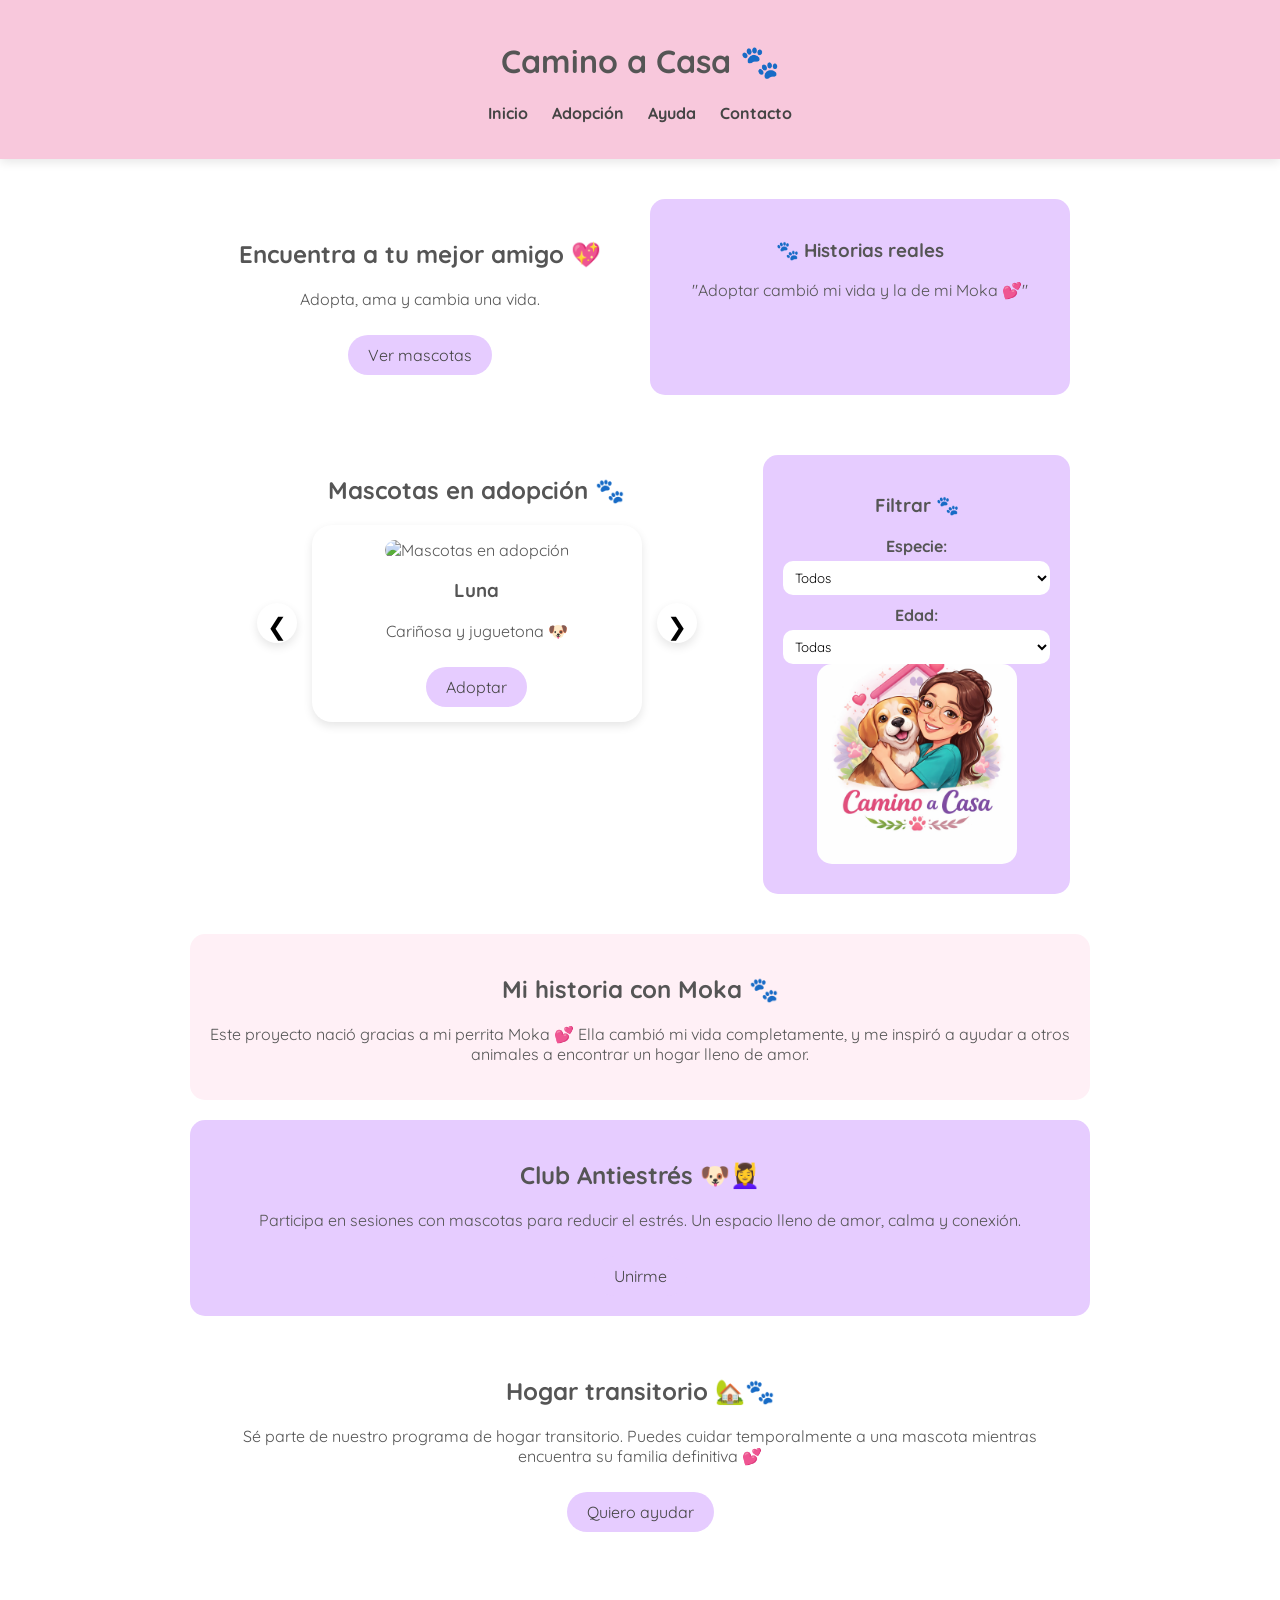
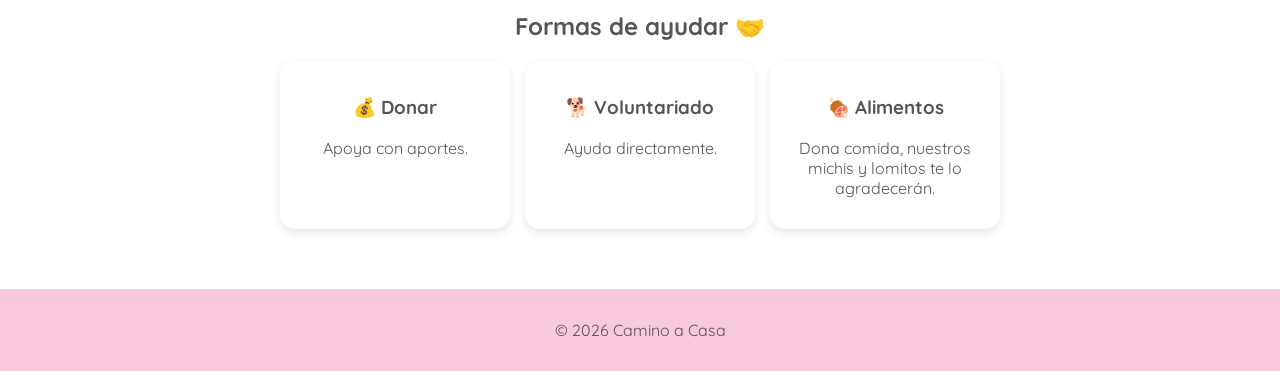
==== index.html @ 1b43ac3a "Ajuste final para rama" ====
<!-- Página desarrollada con apoyo de IA (ChatGPT) para estructura y estilos -->
<!DOCTYPE html>
<html lang="es">
<head>
<meta charset="UTF-8">
<title>Camino a Casa</title>

<link href="https://fonts.googleapis.com/css2?family=Quicksand&display=swap" rel="stylesheet">
<link rel="stylesheet" href="style.css">
<style>
:root {
  --rosado: #f8c8dc;
  --lila: #e6ccff;
  --blanco: #ffffff;
  --texto: #555;
}

/* FONDO CON PATITAS */
body {
  font-family: 'Quicksand', sans-serif;
  margin: 0;
  background: linear-gradient(#fff7fb, #ffeef7);
  background-image: url('https://www.transparenttextures.com/patterns/paw-print.png');
  color: var(--texto);
}

/* CENTRADO */
main {
  max-width: 900px;
  margin: auto;
  padding: 20px;
}

/* HEADER */
header {
  background: var(--rosado);
  padding: 20px;
  text-align: center;
  box-shadow: 0 3px 10px rgba(0,0,0,0.1);
}

/* MENÚ */
nav ul {
  list-style: none;
  padding: 0;
}

nav ul li {
  display: inline-block;
  position: relative;
  margin: 0 10px;
}

nav a {
  text-decoration: none;
  color: #444;
  font-weight: bold;
}

/* DESPLEGABLE */
nav ul li ul {
  display: none;
  position: absolute;
  background: var(--lila);
  padding: 10px;
  border-radius: 10px;
}

nav ul li:hover ul {
  display: block;
}

/* SECCIONES */
section {
  background: white;
  padding: 20px;
  border-radius: 15px;
  margin-bottom: 20px;
  transition: 0.2s;
}

section:hover {
  transform: translateY(-5px);
}

/* HERO */
.hero {
  display: flex;
  gap: 20px;
}

.hero-texto, .hero-extra {
  flex: 1;
  padding: 20px;
  border-radius: 15px;
}

.hero-extra {
  background: var(--lila);
}

/* BOTONES */
.btn {
  display: inline-block;
  margin-top: 10px;
  padding: 10px 20px;
  background: var(--lila);
  border-radius: 20px;
  text-decoration: none;
  color: #444;
  transition: 0.3s;
}

.btn:hover {
  background: var(--rosado);
  transform: scale(1.05);
}

/* ADOPCIÓN */
.adopcion {
  display: flex;
  gap: 20px;
}

.adopcion-galeria {
  flex: 2;
}

.filtros {
  flex: 1;
  background: var(--lila);
  padding: 20px;
  border-radius: 15px;
}

/* GALERÍA */
.galeria {
  display: flex;
  align-items: center;
  justify-content: center;
  gap: 15px;
}

.card-mascota {
  width: 300px;
  padding: 15px;
  border-radius: 20px;
  background: white;
  box-shadow: 0 4px 10px rgba(0,0,0,0.1);
}

.card-mascota img {
  width: 100%;
  height: 200px;
  object-fit: cover;
  border-radius: 15px;
}

button {
  background: var(--lila);
  border: none;
  padding: 10px;
  border-radius: 50%;
  cursor: pointer;
}

/* HISTORIA */
.historia {
  background: #fff0f6;
  text-align: center;
}

/* CLUB */
.club {
  background: var(--lila);
  text-align: center;
}

/* CARDS */
.cards {
  display: flex;
  gap: 15px;
  justify-content: center;
  flex-wrap: wrap;
}

.cards article {
  width: 200px;
  padding: 15px;
  border-radius: 15px;
  background: white;
}

/* FOOTER */
footer {
  background: var(--rosado);
  text-align: center;
  padding: 15px;
}
</style>
</head>

<body>

<header>
<h1>Camino a Casa 🐾</h1>
<nav>
  <ul>
    <li><a href="#">Inicio</a></li>
    <li>
      <a href="#">Adopción</a>
      <ul>
        <li><a href="#">Perros</a></li>
        <li><a href="#">Gatos</a></li>
      </ul>
    </li>
    <li><a href="#">Ayuda</a></li>
    <li><a href="#">Contacto</a></li>
  </ul>
</nav>
</header>

<main>

<!-- HERO -->
<section class="hero">
  <div class="hero-texto">
    <h2>Encuentra a tu mejor amigo 💖</h2>
    <p>Adopta, ama y cambia una vida.</p>
    <a href="#" class="btn">Ver mascotas</a>
  </div>

  <div class="hero-extra">
    <h3>🐾 Historias reales</h3>
    <p>"Adoptar cambió mi vida y la de mi Moka 💕"</p>
  </div>
</section>

<!-- ADOPCIÓN -->
<section class="adopcion">

  <div class="adopcion-galeria">
    <h2>Mascotas en adopción 🐾</h2>

    <div class="galeria">
      <button onclick="anterior()" class="flecha">❮</button>

      <div class="card-mascota">
        <img id="imagen" alt="Mascotas en adopción">
        <h3 id="nombre"></h3>
        <p id="descripcion"></p>
        <a href="#" class="btn">Adoptar</a>
      </div>

      <button onclick="siguiente()" class="flecha">❯</button>
    </div>
  </div>

  <div class="filtros">
  <h3>Filtrar 🐾</h3>

  <label>Especie:</label>
  <select>
    <option>Todos</option>
    <option>Perros</option>
    <option>Gatos</option>
  </select>

  <label>Edad:</label>
  <select>
    <option>Todas</option>
    <option>Cachorros</option>
    <option>Adultos</option>
    <option>Senior</option>
  </select>
  <img src="img/logo.png" class="logo-filtro" alt="Logo Camino a Casa"   style="width:200px;">
</div>

</section>

<!-- HISTORIA -->
<section class="historia">
  <h2>Mi historia con Moka 🐾</h2>
  <p>
    Este proyecto nació gracias a mi perrita Moka 💕  
    Ella cambió mi vida completamente, y me inspiró a ayudar a otros animales  
    a encontrar un hogar lleno de amor.
  </p>
</section>

<!-- CLUB -->
<section class="club">
  <h2>Club Antiestrés 🐶💆‍♀️</h2>
  <p>
    Participa en sesiones con mascotas para reducir el estrés.  
    Un espacio lleno de amor, calma y conexión.
  </p>
  <a href="#" class="btn">Unirme</a>
</section>
<section>
  <h2>Hogar transitorio 🏡🐾</h2>
  <p>
    Sé parte de nuestro programa de hogar transitorio. 
    Puedes cuidar temporalmente a una mascota mientras encuentra su familia definitiva 💕
  </p>
  <a href="#" class="btn">Quiero ayudar</a>
</section>
<!-- AYUDA -->
<section>
<h2>Formas de ayudar 🤝</h2>

<div class="cards">
  <article class="card-ayuda">
  <a href="#" class="card-link">
    <h3>💰 Donar</h3>
    <p>Apoya con aportes.</p>
  </a>
</article>

  <article class="card-ayuda">
  <a href="#" class="card-link">
    <h3>🐕 Voluntariado</h3>
    <p>Ayuda directamente.</p>
  </a>
</article>

  <article class="card-ayuda">
  <a href="#" class="card-link">
    <h3>🍖 Alimentos</h3>
    <p>Dona comida, nuestros michis y lomitos te lo agradecerán.</p>
  </a>
</article>
</div>
</section>

</main>

<footer>
<p>© 2026 Camino a Casa</p>
</footer>

<script>
const mascotas = [
  {
    img: "https://images.unsplash.com/photo-1518791841217-8f162f1e1131?w=400",
    nombre: "Luna",
    desc: "Cariñosa y juguetona 🐶"
  },
  {
    img: "https://images.unsplash.com/photo-1548199973-03cce0bbc87b?w=400",
    nombre: "Max y Pat",
    desc: "Les encanta pasear 🐕"
  },
  {
    img: "https://images.unsplash.com/photo-1517849845537-4d257902454a?w=400",
    nombre: "Milo",
    desc: "Tranquilo y regalón 🐱"
  }
];

let index = 0;

function mostrarMascota() {
  document.getElementById("imagen").src = mascotas[index].img;
  document.getElementById("nombre").textContent = mascotas[index].nombre;
  document.getElementById("descripcion").textContent = mascotas[index].desc;
}

function siguiente() {
  index = (index + 1) % mascotas.length;
  mostrarMascota();
}

function anterior() {
  index = (index - 1 + mascotas.length) % mascotas.length;
  mostrarMascota();
}

mostrarMascota();
</script>

</body>
</html>

<!-- Ajuste final -->
---- style.css ----
:root {
  --rosado: #f8c8dc;
  --lila: #e6ccff;
  --blanco: #ffffff;
  --texto: #555;
}

body {
  font-family: 'Quicksand', sans-serif;
  margin: 0;
  background: #fff7fb;
  color: var(--texto);
}

/* HEADER */
header {
  background: var(--rosado);
  padding: 20px;
  text-align: center;
}

/* MENÚ */
nav ul {
  list-style: none;
  padding: 0;
}

nav ul li {
  display: inline-block;
  position: relative;
  margin: 0 10px;
}

nav a {
  text-decoration: none;
  color: #444;
  font-weight: bold;
}

/* MENÚ DESPLEGABLE */
nav ul li ul {
  display: none;
  position: absolute;
  background: var(--lila);
  padding: 10px;
  border-radius: 10px;
}

nav ul li:hover ul {
  display: block;
}

nav ul li ul li {
  display: block;
}

/* SECCIONES */
main {
  padding: 20px;
}

section {
  background: white;
  padding: 20px;
  border-radius: 15px;
  margin-bottom: 20px;
  text-align: center;
}

/* GALERÍA */
.galeria {
  display: flex;
  justify-content: center;
  align-items: center;
  gap: 15px;
}

/* TARJETA */
.card-mascota {
  width: 320px;
  background: white;
  padding: 15px;
  border-radius: 20px;
  box-shadow: 0 4px 10px rgba(0,0,0,0.1);
}

.card-mascota img {
  width: 100%;
  height: 200px;
  object-fit: cover;
  border-radius: 15px;
}

/* BOTONES */
button {
  background: var(--lila);
  border: none;
  padding: 10px;
  border-radius: 50%;
  cursor: pointer;
}

button:hover {
  background: var(--rosado);
}

.btn {
  display: inline-block;
  margin-top: 10px;
  padding: 10px 20px;
  background: var(--lila);
  color: #444;
  text-decoration: none;
  border-radius: 20px;
}

.btn:hover {
  background: var(--rosado);
}

/* CARDS */
.cards {
  display: flex;
  gap: 15px;
  justify-content: center;
  flex-wrap: wrap;
}

.cards article {
  width: 200px;
  background: var(--blanco);
  padding: 15px;
  border-radius: 15px;
  box-shadow: 0 4px 10px rgba(0,0,0,0.1);
}

/* FOOTER */
footer {
  background: var(--rosado);
  text-align: center;
  padding: 15px;
}
.filtros label {
  display: block;
  margin-top: 10px;
  font-weight: bold;
}

.filtros select {
  width: 100%;
  padding: 8px;
  margin-top: 5px;
  border-radius: 10px;
  border: none;
  background: white;
  font-family: 'Quicksand';
}

.card-link {
  text-decoration: none;
  color: inherit;
  display: block;
}

.card-ayuda {
  transition: 0.3s;
  cursor: pointer;
}

.card-ayuda:hover {
  transform: scale(1.05);
  box-shadow: 0 6px 15px rgba(0,0,0,0.15);
}

.logo-filtro {
  width: 100%;
  max-width: 300px;
  height: 200px;
  object-fit: cover;
  border-radius: 15px;
  display: block;
  margin: 0 auto 10px;
}

.flecha {
  background: white;
  border: none;
  font-size: 24px;
  width: 40px;
  height: 40px;
  border-radius: 50%;
  box-shadow: 0 4px 10px rgba(0,0,0,0.1);
  cursor: pointer;
  transition: 0.2s;
}

.flecha:hover {
  background: var(--rosado);
  transform: scale(1.1);
}
button, .btn {
  cursor: pointer;
}
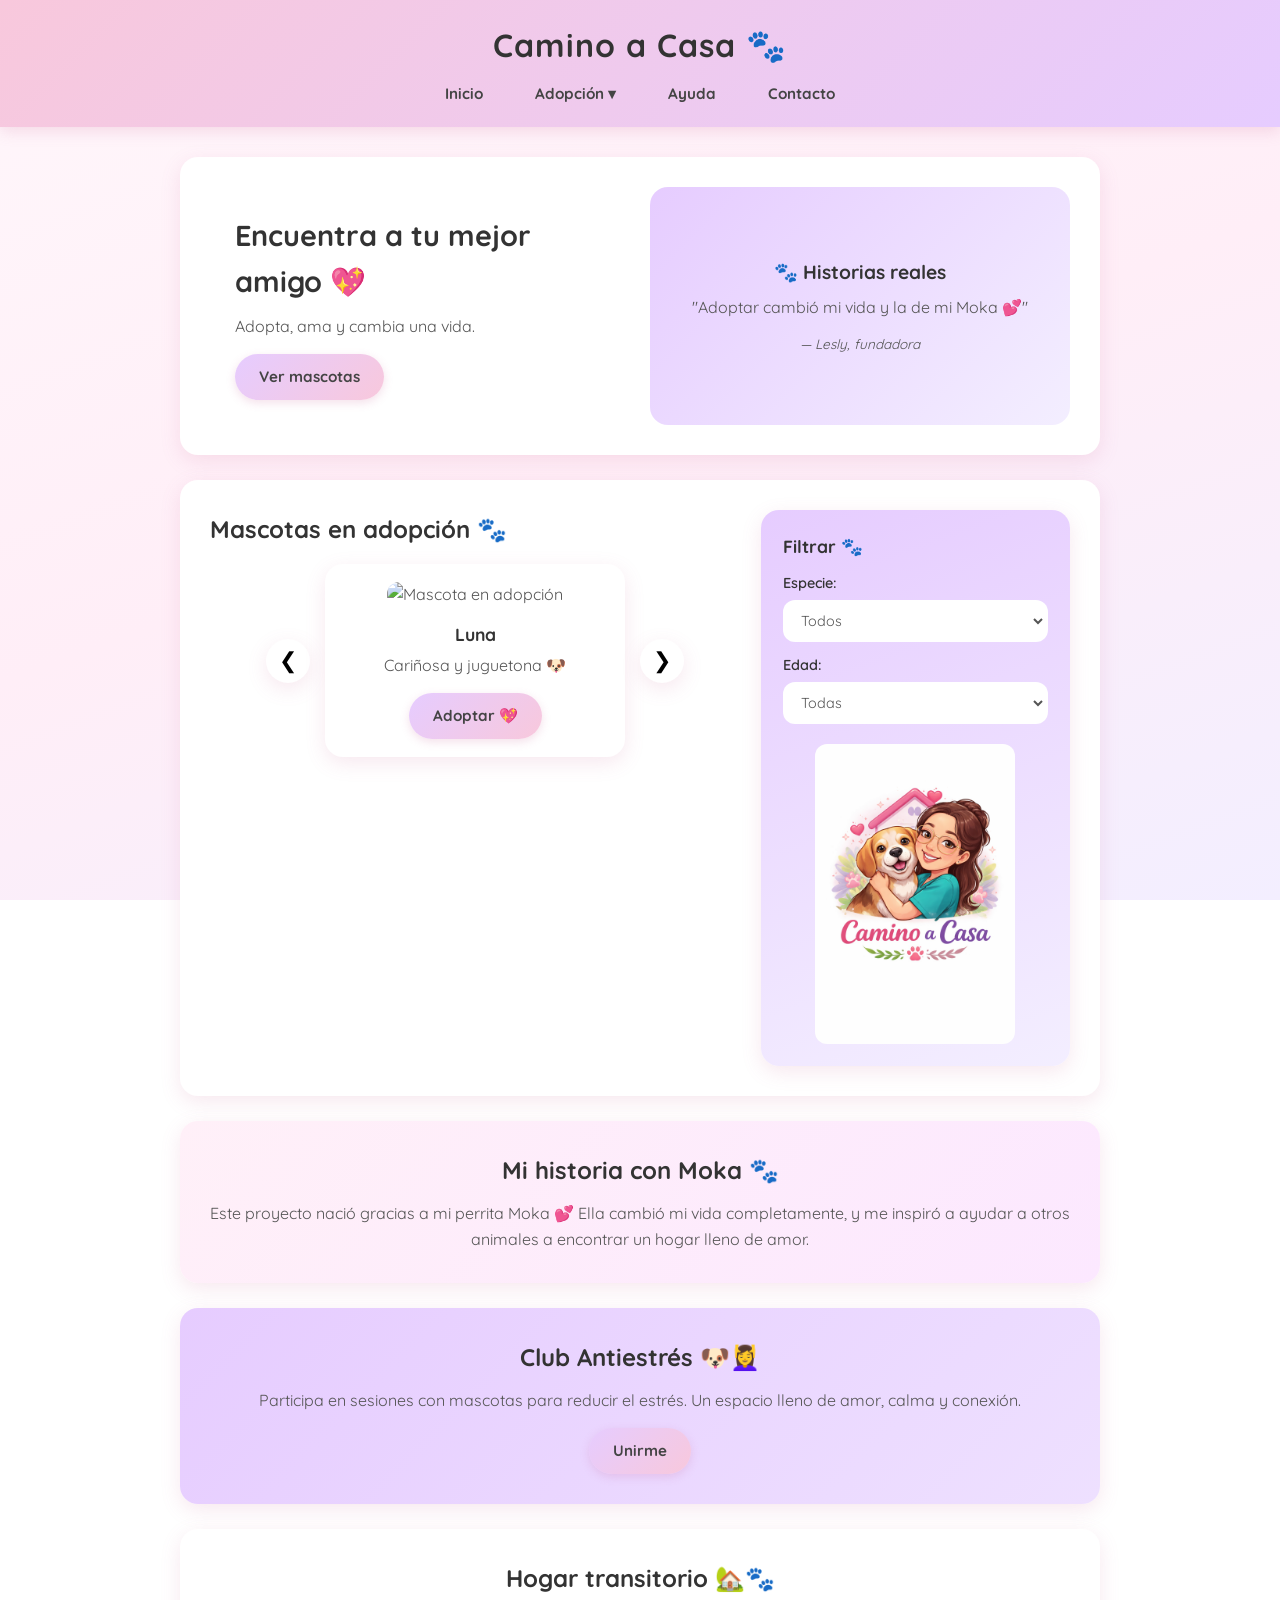
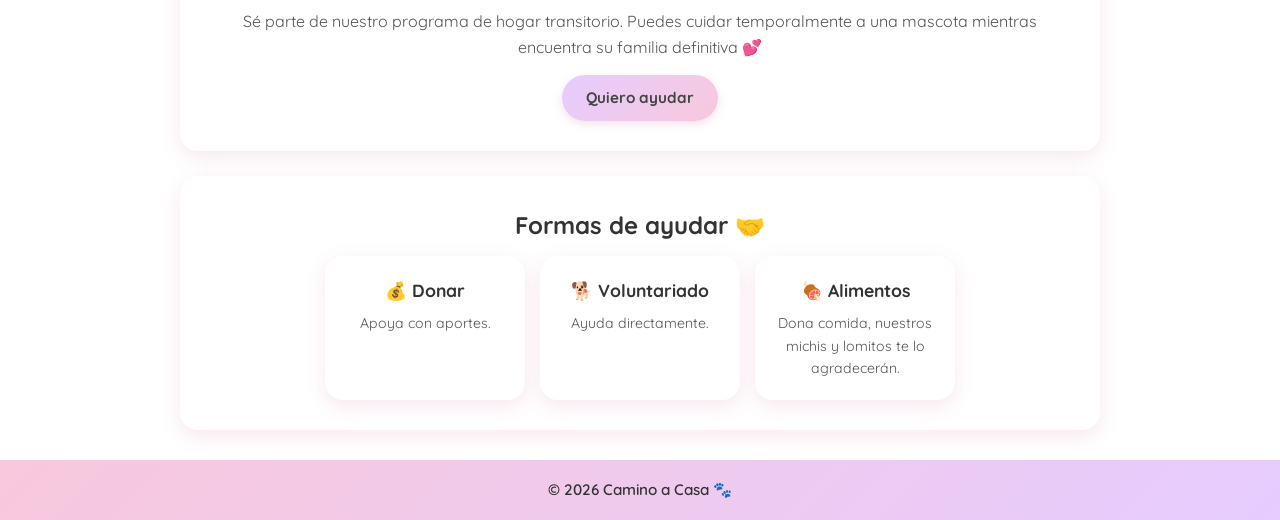
==== commit 05f4a391: "mejora visual y limpieza de estilos" ====
--- a/index.html
+++ b/index.html
@@ -1,342 +1,142 @@
-<!-- Página desarrollada con apoyo de IA (ChatGPT) para estructura y estilos -->
+<!-- Página desarrollada con apoyo de IA (ChatGPT y Claude) para estructura y estilos -->
 <!DOCTYPE html>
 <html lang="es">
 <head>
-<meta charset="UTF-8">
-<title>Camino a Casa</title>
-
-<link href="https://fonts.googleapis.com/css2?family=Quicksand&display=swap" rel="stylesheet">
-<link rel="stylesheet" href="style.css">
-<style>
-:root {
-  --rosado: #f8c8dc;
-  --lila: #e6ccff;
-  --blanco: #ffffff;
-  --texto: #555;
-}
-
-/* FONDO CON PATITAS */
-body {
-  font-family: 'Quicksand', sans-serif;
-  margin: 0;
-  background: linear-gradient(#fff7fb, #ffeef7);
-  background-image: url('https://www.transparenttextures.com/patterns/paw-print.png');
-  color: var(--texto);
-}
-
-/* CENTRADO */
-main {
-  max-width: 900px;
-  margin: auto;
-  padding: 20px;
-}
-
-/* HEADER */
-header {
-  background: var(--rosado);
-  padding: 20px;
-  text-align: center;
-  box-shadow: 0 3px 10px rgba(0,0,0,0.1);
-}
-
-/* MENÚ */
-nav ul {
-  list-style: none;
-  padding: 0;
-}
-
-nav ul li {
-  display: inline-block;
-  position: relative;
-  margin: 0 10px;
-}
-
-nav a {
-  text-decoration: none;
-  color: #444;
-  font-weight: bold;
-}
-
-/* DESPLEGABLE */
-nav ul li ul {
-  display: none;
-  position: absolute;
-  background: var(--lila);
-  padding: 10px;
-  border-radius: 10px;
-}
-
-nav ul li:hover ul {
-  display: block;
-}
-
-/* SECCIONES */
-section {
-  background: white;
-  padding: 20px;
-  border-radius: 15px;
-  margin-bottom: 20px;
-  transition: 0.2s;
-}
-
-section:hover {
-  transform: translateY(-5px);
-}
-
-/* HERO */
-.hero {
-  display: flex;
-  gap: 20px;
-}
-
-.hero-texto, .hero-extra {
-  flex: 1;
-  padding: 20px;
-  border-radius: 15px;
-}
-
-.hero-extra {
-  background: var(--lila);
-}
-
-/* BOTONES */
-.btn {
-  display: inline-block;
-  margin-top: 10px;
-  padding: 10px 20px;
-  background: var(--lila);
-  border-radius: 20px;
-  text-decoration: none;
-  color: #444;
-  transition: 0.3s;
-}
-
-.btn:hover {
-  background: var(--rosado);
-  transform: scale(1.05);
-}
-
-/* ADOPCIÓN */
-.adopcion {
-  display: flex;
-  gap: 20px;
-}
-
-.adopcion-galeria {
-  flex: 2;
-}
-
-.filtros {
-  flex: 1;
-  background: var(--lila);
-  padding: 20px;
-  border-radius: 15px;
-}
-
-/* GALERÍA */
-.galeria {
-  display: flex;
-  align-items: center;
-  justify-content: center;
-  gap: 15px;
-}
-
-.card-mascota {
-  width: 300px;
-  padding: 15px;
-  border-radius: 20px;
-  background: white;
-  box-shadow: 0 4px 10px rgba(0,0,0,0.1);
-}
-
-.card-mascota img {
-  width: 100%;
-  height: 200px;
-  object-fit: cover;
-  border-radius: 15px;
-}
-
-button {
-  background: var(--lila);
-  border: none;
-  padding: 10px;
-  border-radius: 50%;
-  cursor: pointer;
-}
-
-/* HISTORIA */
-.historia {
-  background: #fff0f6;
-  text-align: center;
-}
-
-/* CLUB */
-.club {
-  background: var(--lila);
-  text-align: center;
-}
-
-/* CARDS */
-.cards {
-  display: flex;
-  gap: 15px;
-  justify-content: center;
-  flex-wrap: wrap;
-}
-
-.cards article {
-  width: 200px;
-  padding: 15px;
-  border-radius: 15px;
-  background: white;
-}
-
-/* FOOTER */
-footer {
-  background: var(--rosado);
-  text-align: center;
-  padding: 15px;
-}
-</style>
+  <meta charset="UTF-8">
+  <meta name="viewport" content="width=device-width, initial-scale=1.0">
+  <title>Camino a Casa</title>
+  <link href="https://fonts.googleapis.com/css2?family=Quicksand:wght@400;600;700&display=swap" rel="stylesheet">
+  <link rel="stylesheet" href="style.css">
 </head>
 
 <body>
 
 <header>
-<h1>Camino a Casa 🐾</h1>
-<nav>
-  <ul>
-    <li><a href="#">Inicio</a></li>
-    <li>
-      <a href="#">Adopción</a>
-      <ul>
-        <li><a href="#">Perros</a></li>
-        <li><a href="#">Gatos</a></li>
-      </ul>
-    </li>
-    <li><a href="#">Ayuda</a></li>
-    <li><a href="#">Contacto</a></li>
-  </ul>
-</nav>
+  <h1>Camino a Casa 🐾</h1>
+  <nav>
+    <ul>
+      <li><a href="#">Inicio</a></li>
+      <li>
+        <a href="#">Adopción ▾</a>
+        <ul>
+          <li><a href="#">🐕 Perros</a></li>
+          <li><a href="#">🐱 Gatos</a></li>
+        </ul>
+      </li>
+      <li><a href="#">Ayuda</a></li>
+      <li><a href="#">Contacto</a></li>
+    </ul>
+  </nav>
 </header>
 
 <main>
 
-<!-- HERO -->
-<section class="hero">
-  <div class="hero-texto">
-    <h2>Encuentra a tu mejor amigo 💖</h2>
-    <p>Adopta, ama y cambia una vida.</p>
-    <a href="#" class="btn">Ver mascotas</a>
-  </div>
+  <!-- HERO -->
+  <section class="hero">
+    <div class="hero-texto">
+      <h2>Encuentra a tu mejor amigo 💖</h2>
+      <p>Adopta, ama y cambia una vida.</p>
+      <a href="#adopcion" class="btn">Ver mascotas</a>
+    </div>
+    <div class="hero-extra">
+      <h3>🐾 Historias reales</h3>
+      <p>"Adoptar cambió mi vida y la de mi Moka 💕"</p>
+      <p class="firma">— Lesly, fundadora</p>
+    </div>
+  </section>
 
-  <div class="hero-extra">
-    <h3>🐾 Historias reales</h3>
-    <p>"Adoptar cambió mi vida y la de mi Moka 💕"</p>
-  </div>
-</section>
+  <!-- ADOPCIÓN -->
+  <section id="adopcion" class="seccion-adopcion">
+    <div class="adopcion">
 
-<!-- ADOPCIÓN -->
-<section class="adopcion">
-
-  <div class="adopcion-galeria">
-    <h2>Mascotas en adopción 🐾</h2>
-
-    <div class="galeria">
-      <button onclick="anterior()" class="flecha">❮</button>
-
-      <div class="card-mascota">
-        <img id="imagen" alt="Mascotas en adopción">
-        <h3 id="nombre"></h3>
-        <p id="descripcion"></p>
-        <a href="#" class="btn">Adoptar</a>
+      <div class="adopcion-galeria">
+        <h2>Mascotas en adopción 🐾</h2>
+        <div class="galeria">
+          <button onclick="anterior()" class="flecha">❮</button>
+          <div class="card-mascota">
+            <img id="imagen" alt="Mascota en adopción">
+            <h3 id="nombre"></h3>
+            <p id="descripcion"></p>
+            <a href="#" class="btn">Adoptar 💖</a>
+          </div>
+          <button onclick="siguiente()" class="flecha">❯</button>
+        </div>
       </div>
 
-      <button onclick="siguiente()" class="flecha">❯</button>
+      <div class="filtros">
+        <h3>Filtrar 🐾</h3>
+        <label>Especie:</label>
+        <select>
+          <option>Todos</option>
+          <option>Perros</option>
+          <option>Gatos</option>
+        </select>
+        <label>Edad:</label>
+        <select>
+          <option>Todas</option>
+          <option>Cachorros</option>
+          <option>Adultos</option>
+          <option>Senior</option>
+        </select>
+        <img src="img/logo.png" class="logo-filtro" alt="Logo Camino a Casa">
+      </div>
+
     </div>
-  </div>
+  </section>
 
-  <div class="filtros">
-  <h3>Filtrar 🐾</h3>
+  <!-- HISTORIA -->
+  <section class="historia">
+    <h2>Mi historia con Moka 🐾</h2>
+    <p>
+      Este proyecto nació gracias a mi perrita Moka 💕
+      Ella cambió mi vida completamente, y me inspiró a ayudar a otros animales
+      a encontrar un hogar lleno de amor.
+    </p>
+  </section>
 
-  <label>Especie:</label>
-  <select>
-    <option>Todos</option>
-    <option>Perros</option>
-    <option>Gatos</option>
-  </select>
+  <!-- CLUB -->
+  <section class="club">
+    <h2>Club Antiestrés 🐶💆‍♀️</h2>
+    <p>Participa en sesiones con mascotas para reducir el estrés. Un espacio lleno de amor, calma y conexión.</p>
+    <a href="#" class="btn">Unirme</a>
+  </section>
 
-  <label>Edad:</label>
-  <select>
-    <option>Todas</option>
-    <option>Cachorros</option>
-    <option>Adultos</option>
-    <option>Senior</option>
-  </select>
-  <img src="img/logo.png" class="logo-filtro" alt="Logo Camino a Casa"   style="width:200px;">
-</div>
+  <!-- HOGAR TRANSITORIO -->
+  <section>
+    <h2>Hogar transitorio 🏡🐾</h2>
+    <p>Sé parte de nuestro programa de hogar transitorio. Puedes cuidar temporalmente a una mascota mientras encuentra su familia definitiva 💕</p>
+    <a href="#" class="btn">Quiero ayudar</a>
+  </section>
 
-</section>
-
-<!-- HISTORIA -->
-<section class="historia">
-  <h2>Mi historia con Moka 🐾</h2>
-  <p>
-    Este proyecto nació gracias a mi perrita Moka 💕  
-    Ella cambió mi vida completamente, y me inspiró a ayudar a otros animales  
-    a encontrar un hogar lleno de amor.
-  </p>
-</section>
-
-<!-- CLUB -->
-<section class="club">
-  <h2>Club Antiestrés 🐶💆‍♀️</h2>
-  <p>
-    Participa en sesiones con mascotas para reducir el estrés.  
-    Un espacio lleno de amor, calma y conexión.
-  </p>
-  <a href="#" class="btn">Unirme</a>
-</section>
-<section>
-  <h2>Hogar transitorio 🏡🐾</h2>
-  <p>
-    Sé parte de nuestro programa de hogar transitorio. 
-    Puedes cuidar temporalmente a una mascota mientras encuentra su familia definitiva 💕
-  </p>
-  <a href="#" class="btn">Quiero ayudar</a>
-</section>
-<!-- AYUDA -->
-<section>
-<h2>Formas de ayudar 🤝</h2>
-
-<div class="cards">
-  <article class="card-ayuda">
-  <a href="#" class="card-link">
-    <h3>💰 Donar</h3>
-    <p>Apoya con aportes.</p>
-  </a>
-</article>
-
-  <article class="card-ayuda">
-  <a href="#" class="card-link">
-    <h3>🐕 Voluntariado</h3>
-    <p>Ayuda directamente.</p>
-  </a>
-</article>
-
-  <article class="card-ayuda">
-  <a href="#" class="card-link">
-    <h3>🍖 Alimentos</h3>
-    <p>Dona comida, nuestros michis y lomitos te lo agradecerán.</p>
-  </a>
-</article>
-</div>
-</section>
+  <!-- AYUDA -->
+  <section>
+    <h2>Formas de ayudar 🤝</h2>
+    <div class="cards">
+      <article class="card-ayuda">
+        <a href="#" class="card-link">
+          <h3>💰 Donar</h3>
+          <p>Apoya con aportes.</p>
+        </a>
+      </article>
+      <article class="card-ayuda">
+        <a href="#" class="card-link">
+          <h3>🐕 Voluntariado</h3>
+          <p>Ayuda directamente.</p>
+        </a>
+      </article>
+      <article class="card-ayuda">
+        <a href="#" class="card-link">
+          <h3>🍖 Alimentos</h3>
+          <p>Dona comida, nuestros michis y lomitos te lo agradecerán.</p>
+        </a>
+      </article>
+    </div>
+  </section>
 
 </main>
 
 <footer>
-<p>© 2026 Camino a Casa</p>
+  <p>© 2026 Camino a Casa 🐾</p>
 </footer>
 
 <script>
@@ -381,5 +181,3 @@
 
 </body>
 </html>
-
-<!-- Ajuste final -->
--- a/style.css
+++ b/style.css
@@ -1,159 +1,416 @@
+/* ============================================
+   CAMINO A CASA — Estilos principales
+   Todos los estilos centralizados aquí
+   ============================================ */
+
+@import url('https://fonts.googleapis.com/css2?family=Quicksand:wght@400;600;700&display=swap');
+
 :root {
   --rosado: #f8c8dc;
+  --rosado-oscuro: #f0a0c0;
   --lila: #e6ccff;
+  --lila-oscuro: #d0a8f8;
   --blanco: #ffffff;
   --texto: #555;
+  --texto-oscuro: #333;
+  --sombra: 0 6px 20px rgba(200, 100, 150, 0.15);
+  --radio: 18px;
+}
+
+/* ============================================
+   BASE
+   ============================================ */
+
+* {
+  box-sizing: border-box;
+  margin: 0;
+  padding: 0;
 }
 
 body {
   font-family: 'Quicksand', sans-serif;
-  margin: 0;
-  background: #fff7fb;
+  background: linear-gradient(160deg, #fff7fb 0%, #ffeef7 50%, #f3eeff 100%);
+  background-attachment: fixed;
   color: var(--texto);
-}
-
-/* HEADER */
+  line-height: 1.6;
+}
+
+/* ============================================
+   HEADER
+   ============================================ */
+
 header {
-  background: var(--rosado);
-  padding: 20px;
+  background: linear-gradient(135deg, var(--rosado), var(--lila));
+  padding: 20px 40px;
   text-align: center;
-}
-
-/* MENÚ */
+  box-shadow: 0 4px 15px rgba(200, 100, 150, 0.2);
+  position: sticky;
+  top: 0;
+  z-index: 100;
+}
+
+header h1 {
+  font-size: 2rem;
+  font-weight: 700;
+  color: var(--texto-oscuro);
+  margin-bottom: 10px;
+  letter-spacing: 1px;
+}
+
+/* ============================================
+   MENÚ NAV
+   ============================================ */
+
 nav ul {
   list-style: none;
   padding: 0;
-}
-
-nav ul li {
+  margin: 0;
+}
+
+nav > ul > li {
   display: inline-block;
   position: relative;
-  margin: 0 10px;
+  margin: 0 12px;
 }
 
 nav a {
   text-decoration: none;
   color: #444;
-  font-weight: bold;
-}
-
-/* MENÚ DESPLEGABLE */
+  font-weight: 700;
+  font-size: 0.95rem;
+  padding: 6px 12px;
+  border-radius: 20px;
+  transition: background 0.3s, color 0.3s;
+}
+
+nav > ul > li > a:hover {
+  background: rgba(255,255,255,0.5);
+  color: #222;
+}
+
+/* Menú desplegable */
 nav ul li ul {
   display: none;
   position: absolute;
+  top: 110%;
+  left: 0;
+  background: white;
+  padding: 10px;
+  border-radius: var(--radio);
+  box-shadow: var(--sombra);
+  min-width: 130px;
+  z-index: 200;
+}
+
+nav ul li:hover ul {
+  display: block;
+}
+
+nav ul li ul li {
+  display: block;
+  margin: 4px 0;
+}
+
+nav ul li ul li a {
+  display: block;
+  padding: 6px 10px;
+  border-radius: 10px;
+  color: var(--texto-oscuro);
+}
+
+nav ul li ul li a:hover {
   background: var(--lila);
-  padding: 10px;
-  border-radius: 10px;
-}
-
-nav ul li:hover ul {
-  display: block;
-}
-
-nav ul li ul li {
-  display: block;
-}
-
-/* SECCIONES */
+}
+
+/* ============================================
+   MAIN
+   ============================================ */
+
 main {
-  padding: 20px;
-}
+  max-width: 960px;
+  margin: 30px auto;
+  padding: 0 20px;
+}
+
+/* ============================================
+   SECCIONES
+   ============================================ */
 
 section {
   background: white;
-  padding: 20px;
-  border-radius: 15px;
-  margin-bottom: 20px;
+  padding: 30px;
+  border-radius: var(--radio);
+  margin-bottom: 25px;
+  box-shadow: var(--sombra);
+  transition: transform 0.25s ease, box-shadow 0.25s ease;
   text-align: center;
 }
 
-/* GALERÍA */
+section:hover {
+  transform: translateY(-4px);
+  box-shadow: 0 10px 28px rgba(200, 100, 150, 0.2);
+}
+
+section h2 {
+  font-size: 1.5rem;
+  font-weight: 700;
+  color: var(--texto-oscuro);
+  margin-bottom: 12px;
+}
+
+section p {
+  font-size: 1rem;
+  color: var(--texto);
+}
+
+/* ============================================
+   HERO
+   ============================================ */
+
+.hero {
+  display: flex;
+  gap: 20px;
+  text-align: left;
+}
+
+.hero-texto,
+.hero-extra {
+  flex: 1;
+  padding: 25px;
+  border-radius: var(--radio);
+}
+
+.hero-texto h2 {
+  font-size: 1.8rem;
+  color: var(--texto-oscuro);
+  margin-bottom: 10px;
+}
+
+.hero-extra {
+  background: linear-gradient(135deg, var(--lila), #f3eeff);
+  text-align: center;
+  display: flex;
+  flex-direction: column;
+  justify-content: center;
+  gap: 8px;
+}
+
+.hero-extra h3 {
+  font-size: 1.2rem;
+  color: var(--texto-oscuro);
+}
+
+.firma {
+  font-size: 0.85rem;
+  color: var(--texto);
+  font-style: italic;
+  margin-top: 4px;
+}
+
+/* ============================================
+   BOTONES
+   ============================================ */
+
+.btn {
+  display: inline-block;
+  margin-top: 14px;
+  padding: 11px 24px;
+  background: linear-gradient(135deg, var(--lila), var(--rosado));
+  border-radius: 25px;
+  text-decoration: none;
+  color: #444;
+  font-weight: 700;
+  font-size: 0.95rem;
+  transition: transform 0.25s, box-shadow 0.25s;
+  box-shadow: 0 3px 10px rgba(200, 100, 150, 0.2);
+}
+
+.btn:hover {
+  transform: scale(1.06);
+  box-shadow: 0 6px 18px rgba(200, 100, 150, 0.35);
+}
+
+/* ============================================
+   ADOPCIÓN
+   ============================================ */
+
+.seccion-adopcion {
+  text-align: left;
+}
+
+.adopcion {
+  display: flex;
+  gap: 20px;
+  align-items: flex-start;
+}
+
+.adopcion-galeria {
+  flex: 2;
+}
+
+.adopcion-galeria h2 {
+  margin-bottom: 16px;
+}
+
+/* ============================================
+   GALERÍA
+   ============================================ */
+
 .galeria {
   display: flex;
+  align-items: center;
   justify-content: center;
-  align-items: center;
   gap: 15px;
 }
 
-/* TARJETA */
 .card-mascota {
-  width: 320px;
-  background: white;
-  padding: 15px;
-  border-radius: 20px;
-  box-shadow: 0 4px 10px rgba(0,0,0,0.1);
+  width: 300px;
+  padding: 18px;
+  border-radius: var(--radio);
+  background: white;
+  box-shadow: var(--sombra);
+  text-align: center;
+  transition: transform 0.25s;
+}
+
+.card-mascota:hover {
+  transform: translateY(-4px);
 }
 
 .card-mascota img {
   width: 100%;
   height: 200px;
   object-fit: cover;
-  border-radius: 15px;
-}
-
-/* BOTONES */
-button {
-  background: var(--lila);
+  border-radius: 12px;
+  margin-bottom: 12px;
+}
+
+.card-mascota h3 {
+  font-size: 1.1rem;
+  color: var(--texto-oscuro);
+  margin-bottom: 5px;
+}
+
+/* ============================================
+   BOTONES FLECHA
+   ============================================ */
+
+.flecha {
+  background: white;
   border: none;
-  padding: 10px;
+  font-size: 22px;
+  width: 44px;
+  height: 44px;
   border-radius: 50%;
+  box-shadow: var(--sombra);
   cursor: pointer;
-}
-
-button:hover {
+  transition: background 0.2s, transform 0.2s;
+  flex-shrink: 0;
+}
+
+.flecha:hover {
   background: var(--rosado);
-}
-
-.btn {
-  display: inline-block;
-  margin-top: 10px;
-  padding: 10px 20px;
-  background: var(--lila);
-  color: #444;
-  text-decoration: none;
-  border-radius: 20px;
-}
-
-.btn:hover {
-  background: var(--rosado);
-}
-
-/* CARDS */
+  transform: scale(1.1);
+}
+
+/* ============================================
+   FILTROS
+   ============================================ */
+
+.filtros {
+  flex: 1;
+  background: linear-gradient(160deg, var(--lila), #f3eeff);
+  padding: 22px;
+  border-radius: var(--radio);
+  box-shadow: var(--sombra);
+  text-align: left;
+}
+
+.filtros h3 {
+  font-size: 1.1rem;
+  font-weight: 700;
+  color: var(--texto-oscuro);
+  margin-bottom: 12px;
+}
+
+.filtros label {
+  display: block;
+  margin-top: 12px;
+  font-weight: 600;
+  font-size: 0.9rem;
+  color: var(--texto-oscuro);
+}
+
+.filtros select {
+  width: 100%;
+  padding: 9px 12px;
+  margin-top: 5px;
+  border-radius: 12px;
+  border: 2px solid transparent;
+  background: white;
+  font-family: 'Quicksand', sans-serif;
+  font-size: 0.9rem;
+  color: var(--texto);
+  cursor: pointer;
+  transition: border 0.2s;
+}
+
+.filtros select:focus {
+  outline: none;
+  border-color: var(--lila-oscuro);
+}
+
+.logo-filtro {
+  width: 100%;
+  max-width: 200px;
+  height: auto;
+  border-radius: 12px;
+  display: block;
+  margin: 20px auto 0;
+  object-fit: cover;
+}
+
+/* ============================================
+   HISTORIA
+   ============================================ */
+
+.historia {
+  background: linear-gradient(135deg, #fff0f8, #fce8ff);
+}
+
+/* ============================================
+   CLUB
+   ============================================ */
+
+.club {
+  background: linear-gradient(135deg, var(--lila), #eee0ff);
+}
+
+/* ============================================
+   CARDS DE AYUDA
+   ============================================ */
+
 .cards {
   display: flex;
   gap: 15px;
   justify-content: center;
   flex-wrap: wrap;
-}
-
-.cards article {
+  margin-top: 10px;
+}
+
+.card-ayuda {
   width: 200px;
-  background: var(--blanco);
-  padding: 15px;
-  border-radius: 15px;
-  box-shadow: 0 4px 10px rgba(0,0,0,0.1);
-}
-
-/* FOOTER */
-footer {
-  background: var(--rosado);
-  text-align: center;
-  padding: 15px;
-}
-.filtros label {
-  display: block;
-  margin-top: 10px;
-  font-weight: bold;
-}
-
-.filtros select {
-  width: 100%;
-  padding: 8px;
-  margin-top: 5px;
-  border-radius: 10px;
-  border: none;
-  background: white;
-  font-family: 'Quicksand';
+  padding: 20px 15px;
+  border-radius: var(--radio);
+  background: white;
+  box-shadow: var(--sombra);
+  transition: transform 0.3s, box-shadow 0.3s;
+  cursor: pointer;
+}
+
+.card-ayuda:hover {
+  transform: scale(1.06);
+  box-shadow: 0 8px 22px rgba(200, 100, 150, 0.25);
 }
 
 .card-link {
@@ -162,42 +419,27 @@
   display: block;
 }
 
-.card-ayuda {
-  transition: 0.3s;
-  cursor: pointer;
-}
-
-.card-ayuda:hover {
-  transform: scale(1.05);
-  box-shadow: 0 6px 15px rgba(0,0,0,0.15);
-}
-
-.logo-filtro {
-  width: 100%;
-  max-width: 300px;
-  height: 200px;
-  object-fit: cover;
-  border-radius: 15px;
-  display: block;
-  margin: 0 auto 10px;
-}
-
-.flecha {
-  background: white;
-  border: none;
-  font-size: 24px;
-  width: 40px;
-  height: 40px;
-  border-radius: 50%;
-  box-shadow: 0 4px 10px rgba(0,0,0,0.1);
-  cursor: pointer;
-  transition: 0.2s;
-}
-
-.flecha:hover {
-  background: var(--rosado);
-  transform: scale(1.1);
-}
-button, .btn {
-  cursor: pointer;
-}+.card-ayuda h3 {
+  font-size: 1.1rem;
+  color: var(--texto-oscuro);
+  margin-bottom: 8px;
+}
+
+.card-ayuda p {
+  font-size: 0.88rem;
+  color: var(--texto);
+}
+
+/* ============================================
+   FOOTER
+   ============================================ */
+
+footer {
+  background: linear-gradient(135deg, var(--rosado), var(--lila));
+  text-align: center;
+  padding: 18px;
+  font-weight: 600;
+  color: var(--texto-oscuro);
+  font-size: 0.95rem;
+  margin-top: 10px;
+}
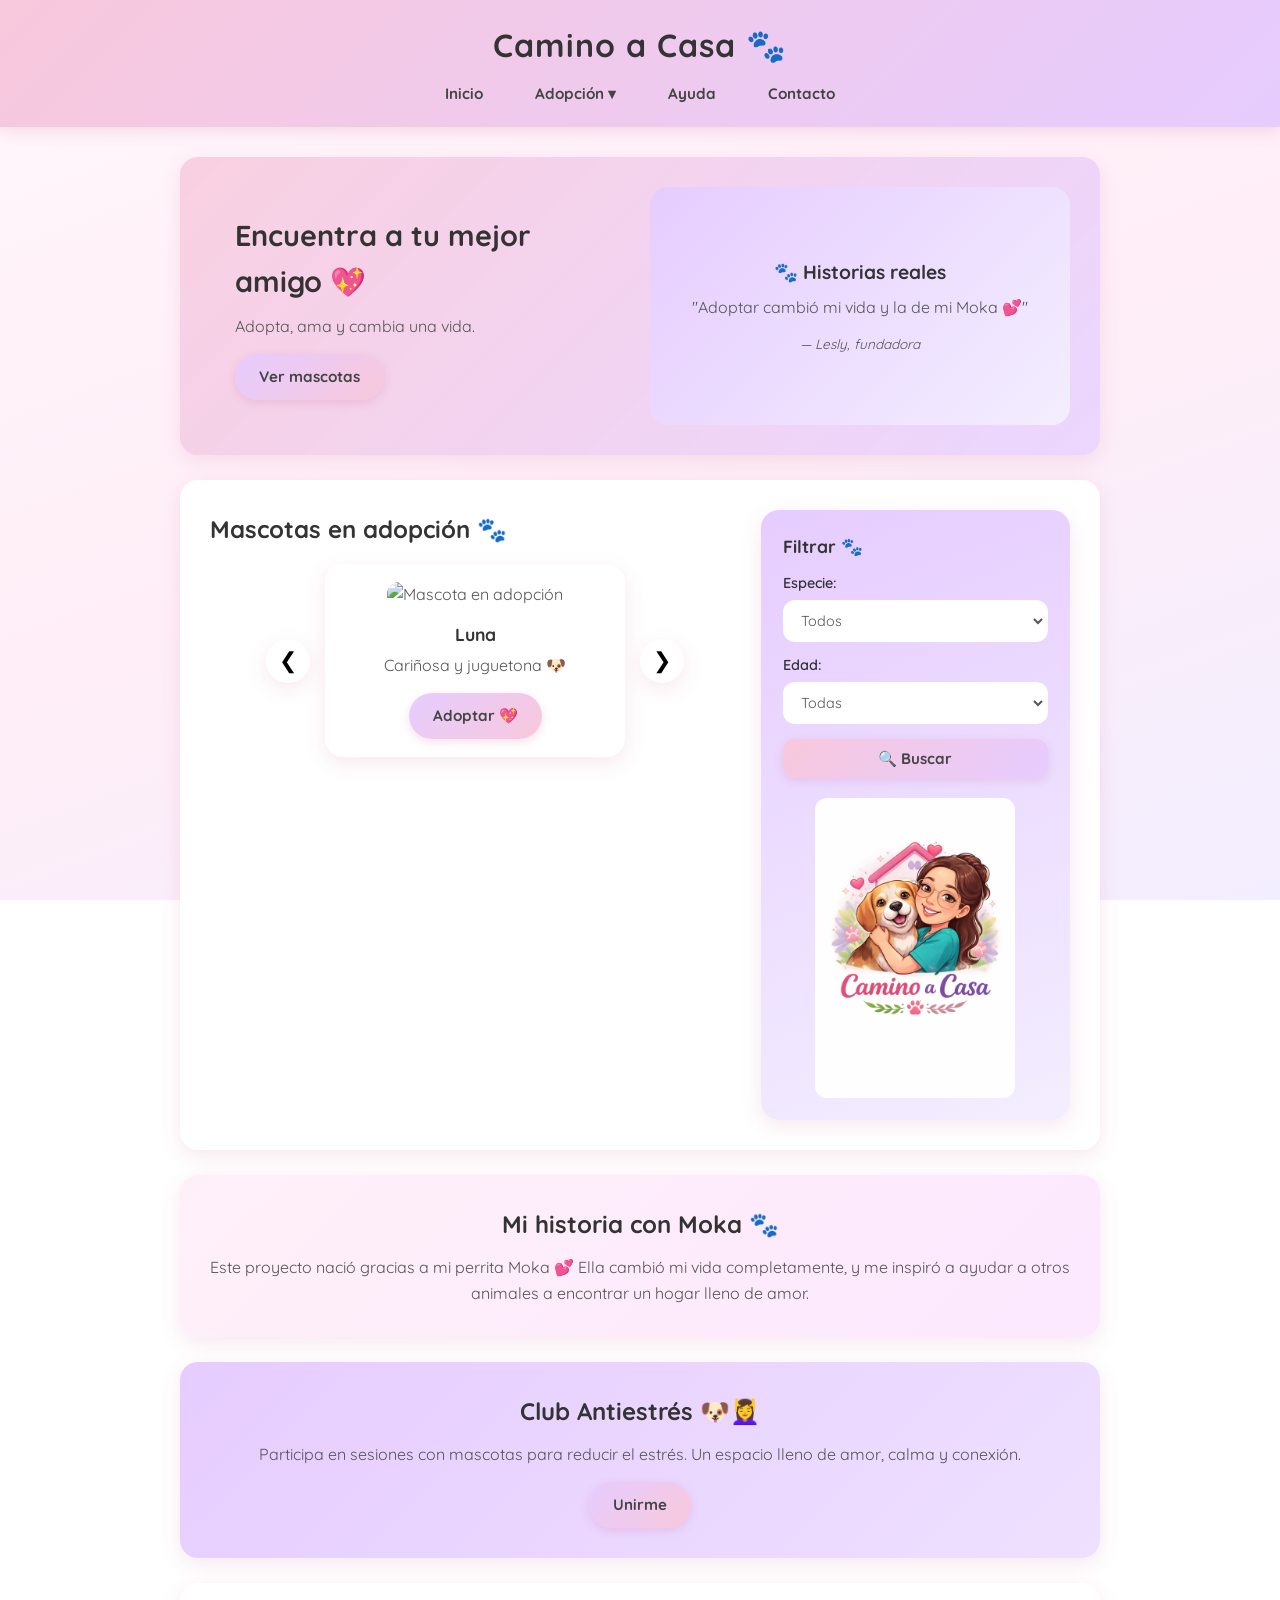
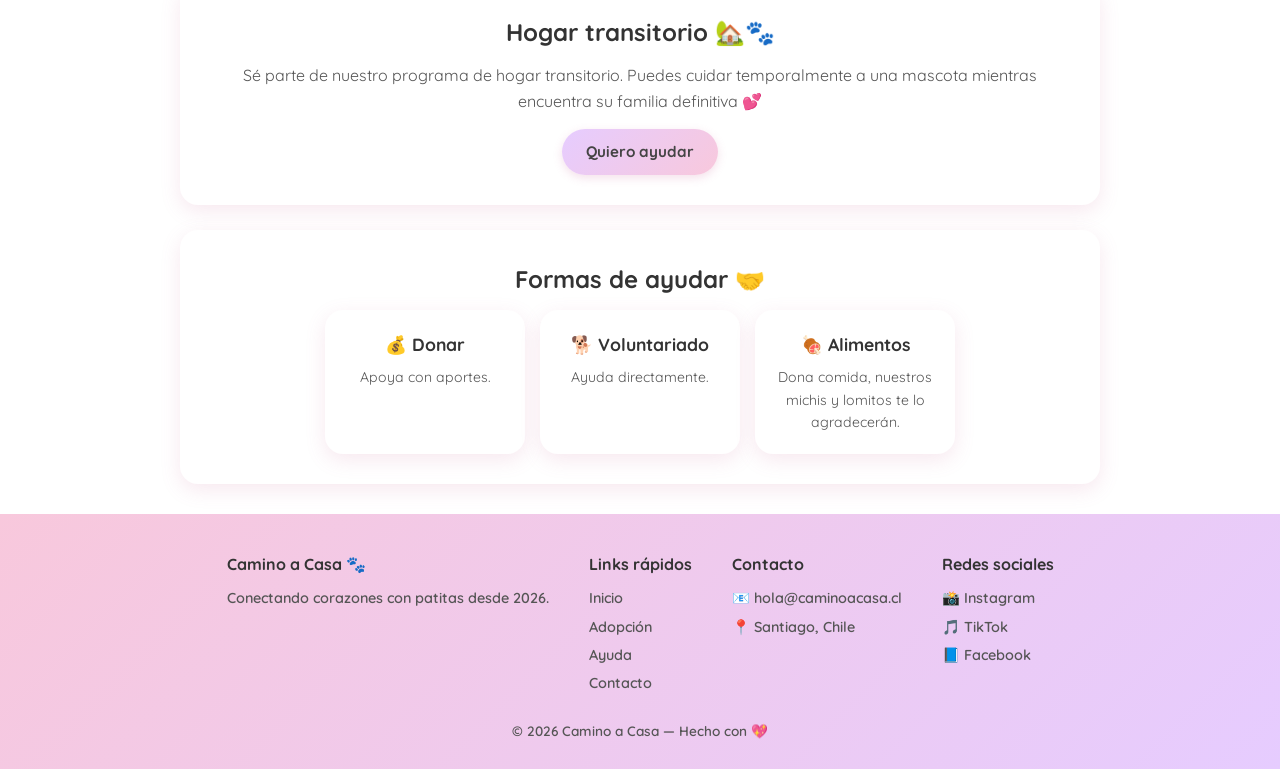
==== commit 7a646651: "hero con imagen de fondo y footer mejorado" ====
--- a/index.html
+++ b/index.html
@@ -66,18 +66,19 @@
       <div class="filtros">
         <h3>Filtrar 🐾</h3>
         <label>Especie:</label>
-        <select>
+        <select id="filtro-especie">
           <option>Todos</option>
           <option>Perros</option>
           <option>Gatos</option>
         </select>
         <label>Edad:</label>
-        <select>
+        <select id="filtro-edad">
           <option>Todas</option>
           <option>Cachorros</option>
           <option>Adultos</option>
           <option>Senior</option>
         </select>
+        <button class="btn-buscar" onclick="filtrarMascotas()">🔍 Buscar</button>
         <img src="img/logo.png" class="logo-filtro" alt="Logo Camino a Casa">
       </div>
 
@@ -136,7 +137,35 @@
 </main>
 
 <footer>
-  <p>© 2026 Camino a Casa 🐾</p>
+  <div class="footer-contenido">
+    <div class="footer-seccion">
+      <h4>Camino a Casa 🐾</h4>
+      <p>Conectando corazones con patitas desde 2026.</p>
+    </div>
+
+    <div class="footer-seccion">
+      <h4>Links rápidos</h4>
+      <a href="#">Inicio</a>
+      <a href="#">Adopción</a>
+      <a href="#">Ayuda</a>
+      <a href="#">Contacto</a>
+    </div>
+
+    <div class="footer-seccion">
+      <h4>Contacto</h4>
+      <p>📧 hola@caminoacasa.cl</p>
+      <p>📍 Santiago, Chile</p>
+    </div>
+
+    <div class="footer-seccion">
+      <h4>Redes sociales</h4>
+      <a href="#">📸 Instagram</a>
+      <a href="#">🎵 TikTok</a>
+      <a href="#">📘 Facebook</a>
+    </div>
+  </div>
+
+  <p class="footer-copy">© 2026 Camino a Casa — Hecho con 💖</p>
 </footer>
 
 <script>
@@ -176,6 +205,15 @@
   mostrarMascota();
 }
 
+
+function filtrarMascotas() {
+  const especie = document.getElementById("filtro-especie").value;
+  const edad = document.getElementById("filtro-edad").value;
+  alert(`Buscando: ${especie} - ${edad}`);
+  // Aquí luego conectarás con la base de datos real
+}
+
+
 mostrarMascota();
 </script>
 
--- a/style.css
+++ b/style.css
@@ -171,6 +171,15 @@
   display: flex;
   gap: 20px;
   text-align: left;
+  background-image: linear-gradient(
+    135deg,
+    rgba(248, 200, 220, 0.85),
+    rgba(230, 204, 255, 0.80)
+  ), url('img/hero.jpg');
+  background-size: cover;
+  background-position: center;
+  border-radius: var(--radio);
+  padding: 30px;
 }
 
 .hero-texto,
@@ -443,3 +452,62 @@
   font-size: 0.95rem;
   margin-top: 10px;
 }
+
+.btn-buscar {
+  display: block;
+  width: 100%;
+  margin-top: 15px;
+  padding: 10px;
+  background: linear-gradient(135deg, var(--rosado), var(--lila));
+  border: none;
+  border-radius: 12px;
+  font-family: 'Quicksand', sans-serif;
+  font-weight: 700;
+  font-size: 0.95rem;
+  color: #444;
+  cursor: pointer;
+  transition: transform 0.2s, box-shadow 0.2s;
+  box-shadow: 0 3px 10px rgba(200,100,150,0.2);
+}
+
+.btn-buscar:hover {
+  transform: scale(1.04);
+  box-shadow: 0 6px 16px rgba(200,100,150,0.3);
+}
+
+.footer-contenido {
+  display: flex;
+  justify-content: center;
+  gap: 40px;
+  flex-wrap: wrap;
+  padding: 20px;
+  text-align: left;
+}
+
+.footer-seccion h4 {
+  font-size: 1rem;
+  font-weight: 700;
+  margin-bottom: 10px;
+  color: #333;
+}
+
+.footer-seccion a,
+.footer-seccion p {
+  display: block;
+  color: #555;
+  text-decoration: none;
+  font-size: 0.9rem;
+  margin-bottom: 5px;
+}
+
+.footer-seccion a:hover {
+  color: #222;
+  text-decoration: underline;
+}
+
+.footer-copy {
+  text-align: center;
+  font-size: 0.85rem;
+  color: #555;
+  padding-bottom: 10px;
+}
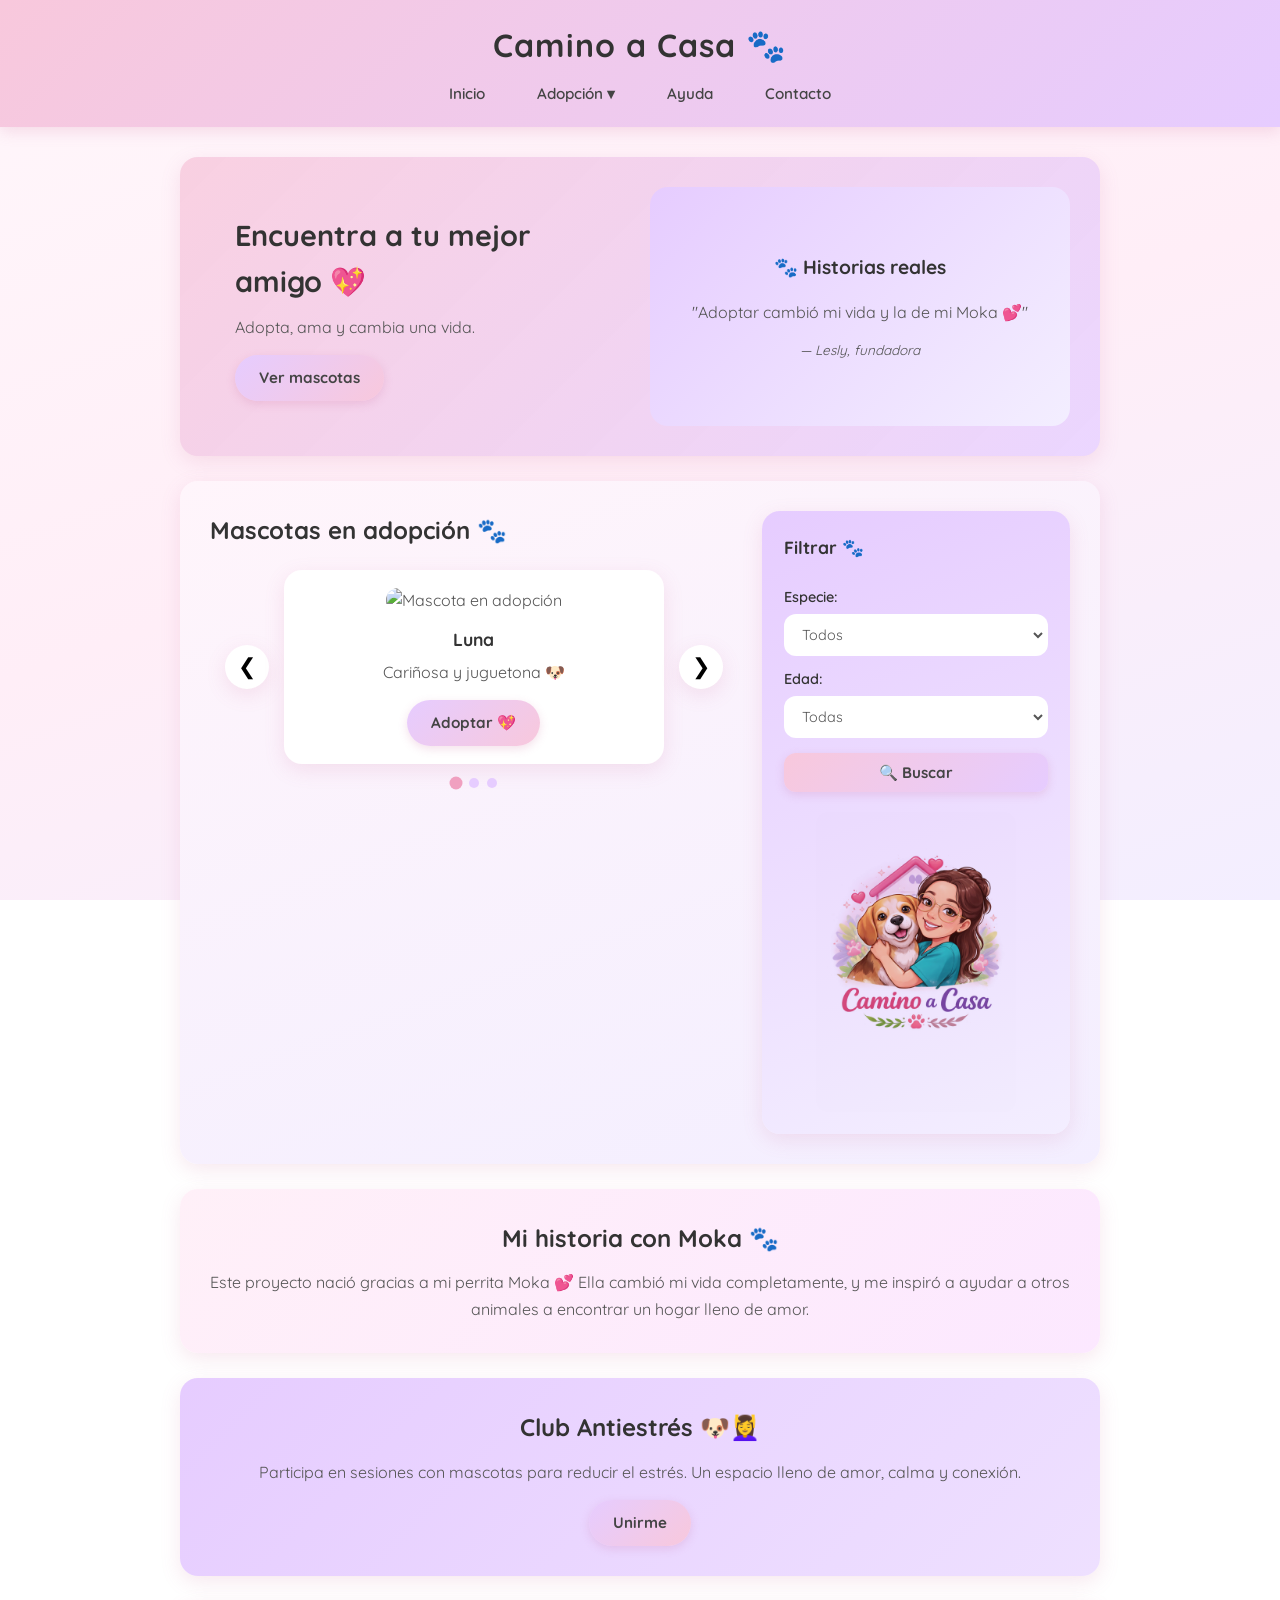
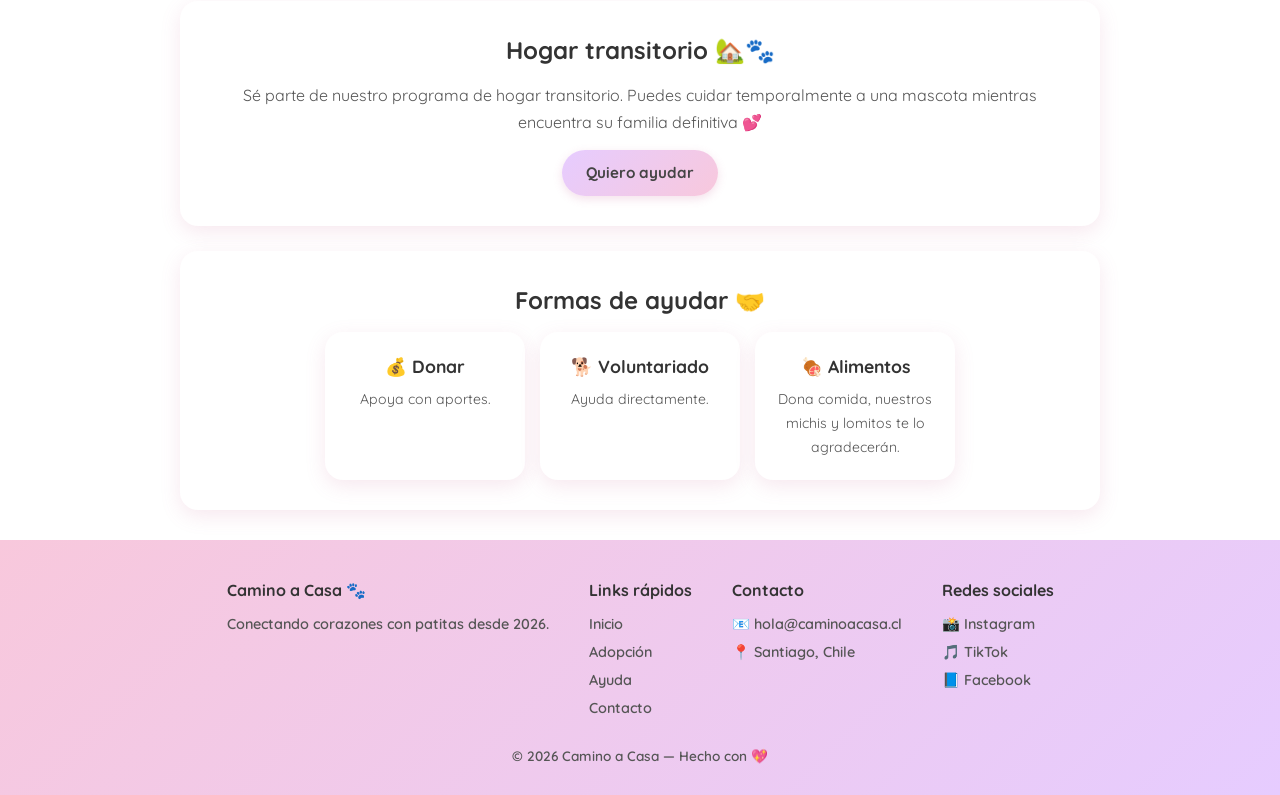
==== commit 7bdee674: "carrusel mejorado con puntos, animación y auto-avance" ====
--- a/index.html
+++ b/index.html
@@ -61,6 +61,7 @@
           </div>
           <button onclick="siguiente()" class="flecha">❯</button>
         </div>
+        <div id="puntos" class="puntos"></div>
       </div>
 
       <div class="filtros">
@@ -188,11 +189,34 @@
 ];
 
 let index = 0;
-
-function mostrarMascota() {
-  document.getElementById("imagen").src = mascotas[index].img;
-  document.getElementById("nombre").textContent = mascotas[index].nombre;
-  document.getElementById("descripcion").textContent = mascotas[index].desc;
+let autoAvance = setInterval(siguiente, 4000);
+
+function mostrarMascota(animacion = true) {
+  const imagen = document.getElementById("imagen");
+  const nombre = document.getElementById("nombre");
+  const descripcion = document.getElementById("descripcion");
+
+  if (animacion) {
+    imagen.style.opacity = "0";
+    nombre.style.opacity = "0";
+    descripcion.style.opacity = "0";
+
+    setTimeout(() => {
+      imagen.src = mascotas[index].img;
+      nombre.textContent = mascotas[index].nombre;
+      descripcion.textContent = mascotas[index].desc;
+
+      imagen.style.opacity = "1";
+      nombre.style.opacity = "1";
+      descripcion.style.opacity = "1";
+    }, 300);
+  } else {
+    imagen.src = mascotas[index].img;
+    nombre.textContent = mascotas[index].nombre;
+    descripcion.textContent = mascotas[index].desc;
+  }
+
+  actualizarPuntos();
 }
 
 function siguiente() {
@@ -205,16 +229,37 @@
   mostrarMascota();
 }
 
-
-function filtrarMascotas() {
-  const especie = document.getElementById("filtro-especie").value;
-  const edad = document.getElementById("filtro-edad").value;
-  alert(`Buscando: ${especie} - ${edad}`);
-  // Aquí luego conectarás con la base de datos real
-}
-
-
-mostrarMascota();
+function irA(i) {
+  index = i;
+  reiniciarAutoAvance();
+  mostrarMascota();
+}
+
+function reiniciarAutoAvance() {
+  clearInterval(autoAvance);
+  autoAvance = setInterval(siguiente, 4000);
+}
+
+function actualizarPuntos() {
+  const puntos = document.querySelectorAll(".punto");
+  puntos.forEach((p, i) => {
+    p.classList.toggle("activo", i === index);
+  });
+}
+
+function crearPuntos() {
+  const contenedor = document.getElementById("puntos");
+  mascotas.forEach((_, i) => {
+    const punto = document.createElement("span");
+    punto.classList.add("punto");
+    if (i === 0) punto.classList.add("activo");
+    punto.onclick = () => irA(i);
+    contenedor.appendChild(punto);
+  });
+}
+
+crearPuntos();
+mostrarMascota(false);
 </script>
 
 </body>
--- a/style.css
+++ b/style.css
@@ -158,10 +158,28 @@
   margin-bottom: 12px;
 }
 
+section h3 {
+  font-size: 1.2rem;
+  font-weight: 700;
+  color: var(--texto-oscuro);
+  margin-bottom: 8px;
+}
+
 section p {
   font-size: 1rem;
+  font-weight: 400;
   color: var(--texto);
-}
+  line-height: 1.7;
+}
+
+header h1 {
+  font-weight: 700;
+}
+
+nav a {
+  font-weight: 600;
+}
+
 
 /* ============================================
    HERO
@@ -245,20 +263,149 @@
 
 .seccion-adopcion {
   text-align: left;
+  background: linear-gradient(160deg, #fff5fb, #f3eeff);
 }
 
 .adopcion {
   display: flex;
-  gap: 20px;
-  align-items: flex-start;
+  gap: 25px;
+  align-items: stretch;
 }
 
 .adopcion-galeria {
   flex: 2;
+  display: flex;
+  flex-direction: column;
+  align-items: center;
 }
 
 .adopcion-galeria h2 {
-  margin-bottom: 16px;
+  margin-bottom: 20px;
+  align-self: flex-start;
+}
+
+/* ============================================
+   GALERÍA
+   ============================================ */
+
+.galeria {
+  display: flex;
+  align-items: center;
+  justify-content: center;
+  gap: 15px;
+  width: 100%;
+}
+
+.card-mascota {
+  flex: 1;
+  max-width: 380px;
+  padding: 20px;
+  border-radius: var(--radio);
+  background: white;
+  box-shadow: var(--sombra);
+  text-align: center;
+  transition: transform 0.25s;
+}
+
+.card-mascota:hover {
+  transform: translateY(-4px);
+}
+
+.card-mascota img {
+  width: 100%;
+  height: 240px;
+  object-fit: cover;
+  border-radius: 12px;
+  margin-bottom: 12px;
+}
+
+.card-mascota h3 {
+  font-size: 1.2rem;
+  color: var(--texto-oscuro);
+  margin-bottom: 5px;
+}
+
+/* ============================================
+   FILTROS
+   ============================================ */
+
+.filtros {
+  flex: 1;
+  background: linear-gradient(160deg, var(--rosado), var(--lila));
+  padding: 25px;
+  border-radius: var(--radio);
+  box-shadow: var(--sombra);
+  text-align: left;
+  display: flex;
+  flex-direction: column;
+  justify-content: space-between;
+}
+
+.filtros h3 {
+  font-size: 1.1rem;
+  font-weight: 700;
+  color: var(--texto-oscuro);
+  margin-bottom: 12px;
+}
+
+.filtros label {
+  display: block;
+  margin-top: 12px;
+  font-weight: 600;
+  font-size: 0.9rem;
+  color: var(--texto-oscuro);
+}
+
+.filtros select {
+  width: 100%;
+  padding: 9px 12px;
+  margin-top: 5px;
+  border-radius: 12px;
+  border: 2px solid rgba(255,255,255,0.6);
+  background: rgba(255,255,255,0.7);
+  font-family: 'Quicksand', sans-serif;
+  font-size: 0.9rem;
+  color: var(--texto);
+  cursor: pointer;
+  transition: border 0.2s;
+}
+
+.filtros select:focus {
+  outline: none;
+  border-color: white;
+}
+
+.logo-filtro {
+  width: 100%;
+  max-width: 180px;
+  height: auto;
+  border-radius: 12px;
+  display: block;
+  margin: 20px auto 0;
+  background: transparent;
+  mix-blend-mode: multiply;
+}
+
+.btn-buscar {
+  display: block;
+  width: 100%;
+  margin-top: 18px;
+  padding: 11px;
+  background: white;
+  border: none;
+  border-radius: 12px;
+  font-family: 'Quicksand', sans-serif;
+  font-weight: 700;
+  font-size: 0.95rem;
+  color: #555;
+  cursor: pointer;
+  transition: transform 0.2s, box-shadow 0.2s;
+  box-shadow: 0 3px 10px rgba(200,100,150,0.2);
+}
+
+.btn-buscar:hover {
+  transform: scale(1.04);
+  box-shadow: 0 6px 16px rgba(200,100,150,0.3);
 }
 
 /* ============================================
@@ -510,4 +657,29 @@
   font-size: 0.85rem;
   color: #555;
   padding-bottom: 10px;
+}
+
+.puntos {
+  display: flex;
+  justify-content: center;
+  gap: 8px;
+  margin-top: 14px;
+}
+
+.punto {
+  width: 10px;
+  height: 10px;
+  border-radius: 50%;
+  background: var(--lila);
+  cursor: pointer;
+  transition: background 0.3s, transform 0.3s;
+}
+
+.punto.activo {
+  background: var(--rosado-oscuro);
+  transform: scale(1.3);
+}
+
+#imagen, #nombre, #descripcion {
+  transition: opacity 0.3s ease;
 }
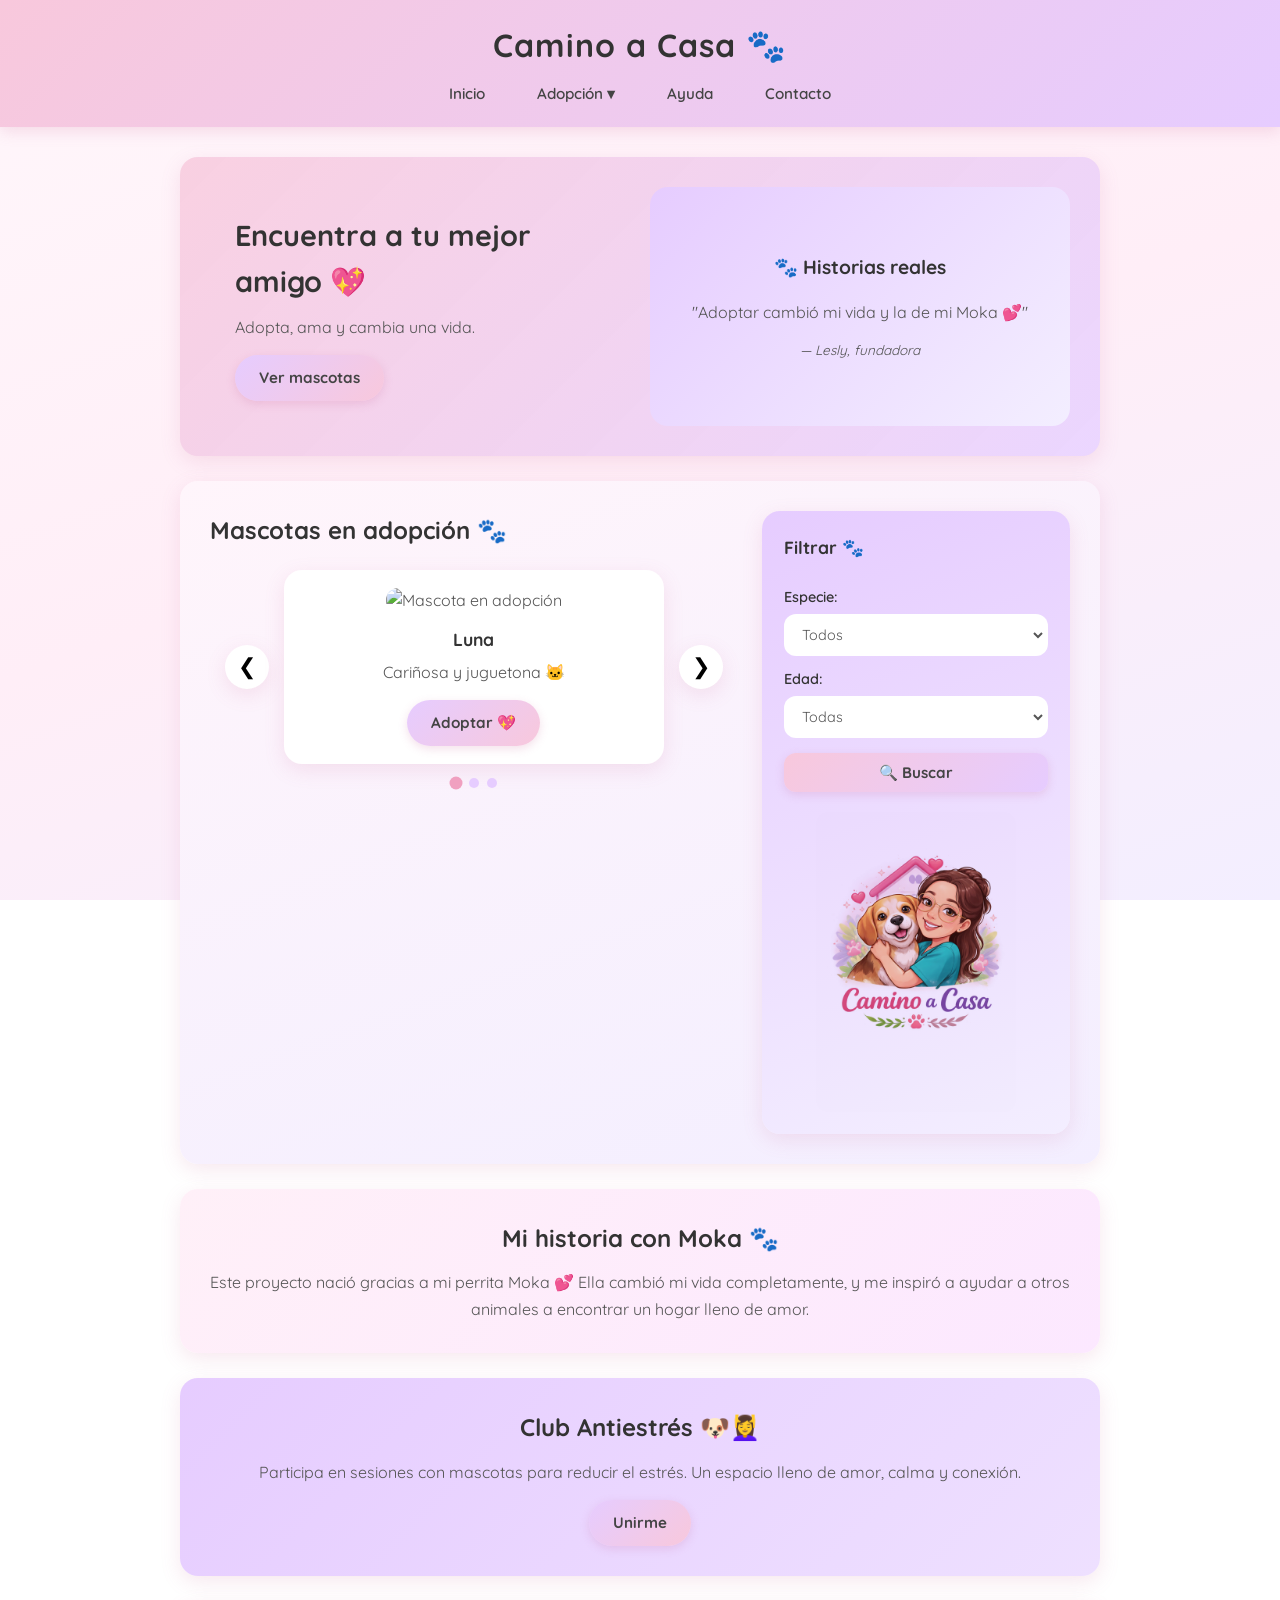
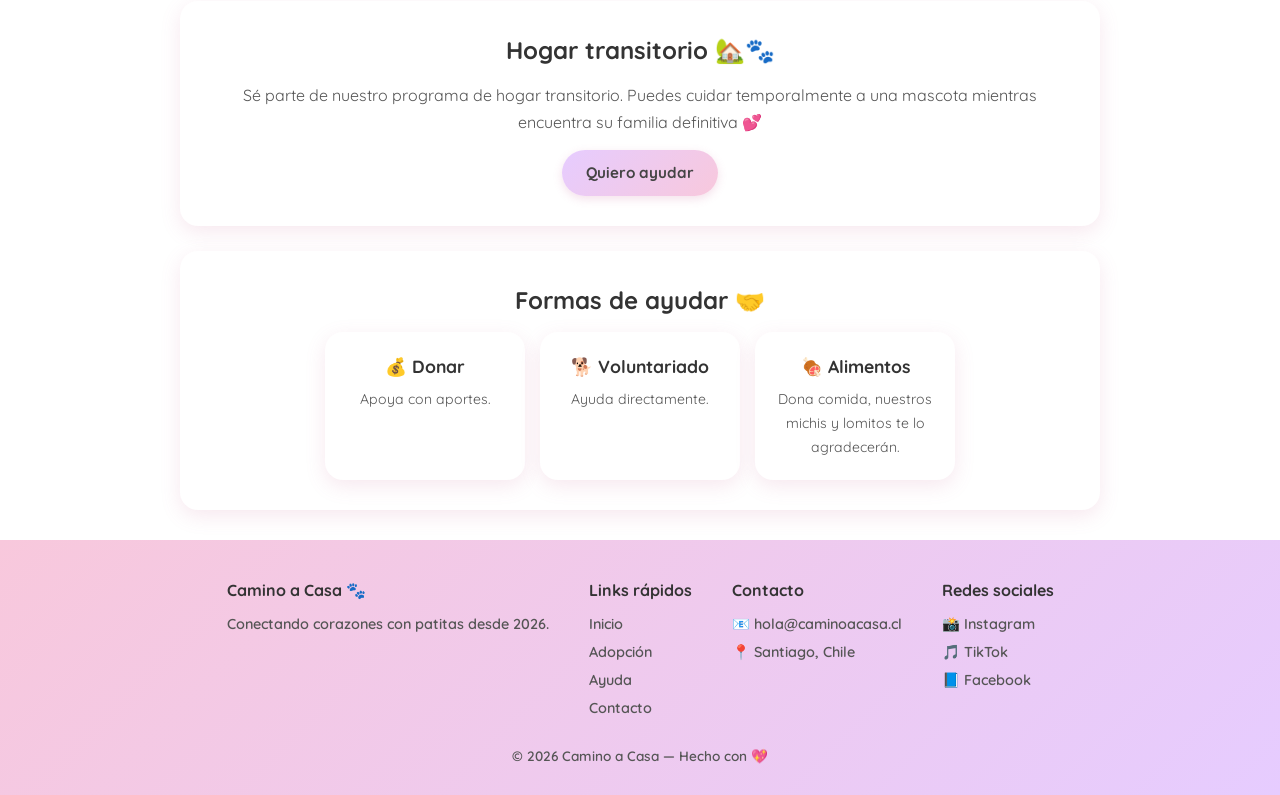
==== commit c5b32e51: "fix: correccion de emojis gato y perro" ====
--- a/index.html
+++ b/index.html
@@ -174,7 +174,7 @@
   {
     img: "https://images.unsplash.com/photo-1518791841217-8f162f1e1131?w=400",
     nombre: "Luna",
-    desc: "Cariñosa y juguetona 🐶"
+    desc: "Cariñosa y juguetona 🐱"
   },
   {
     img: "https://images.unsplash.com/photo-1548199973-03cce0bbc87b?w=400",
@@ -184,7 +184,7 @@
   {
     img: "https://images.unsplash.com/photo-1517849845537-4d257902454a?w=400",
     nombre: "Milo",
-    desc: "Tranquilo y regalón 🐱"
+    desc: "Tranquilo y regalón 🐶"
   }
 ];
 
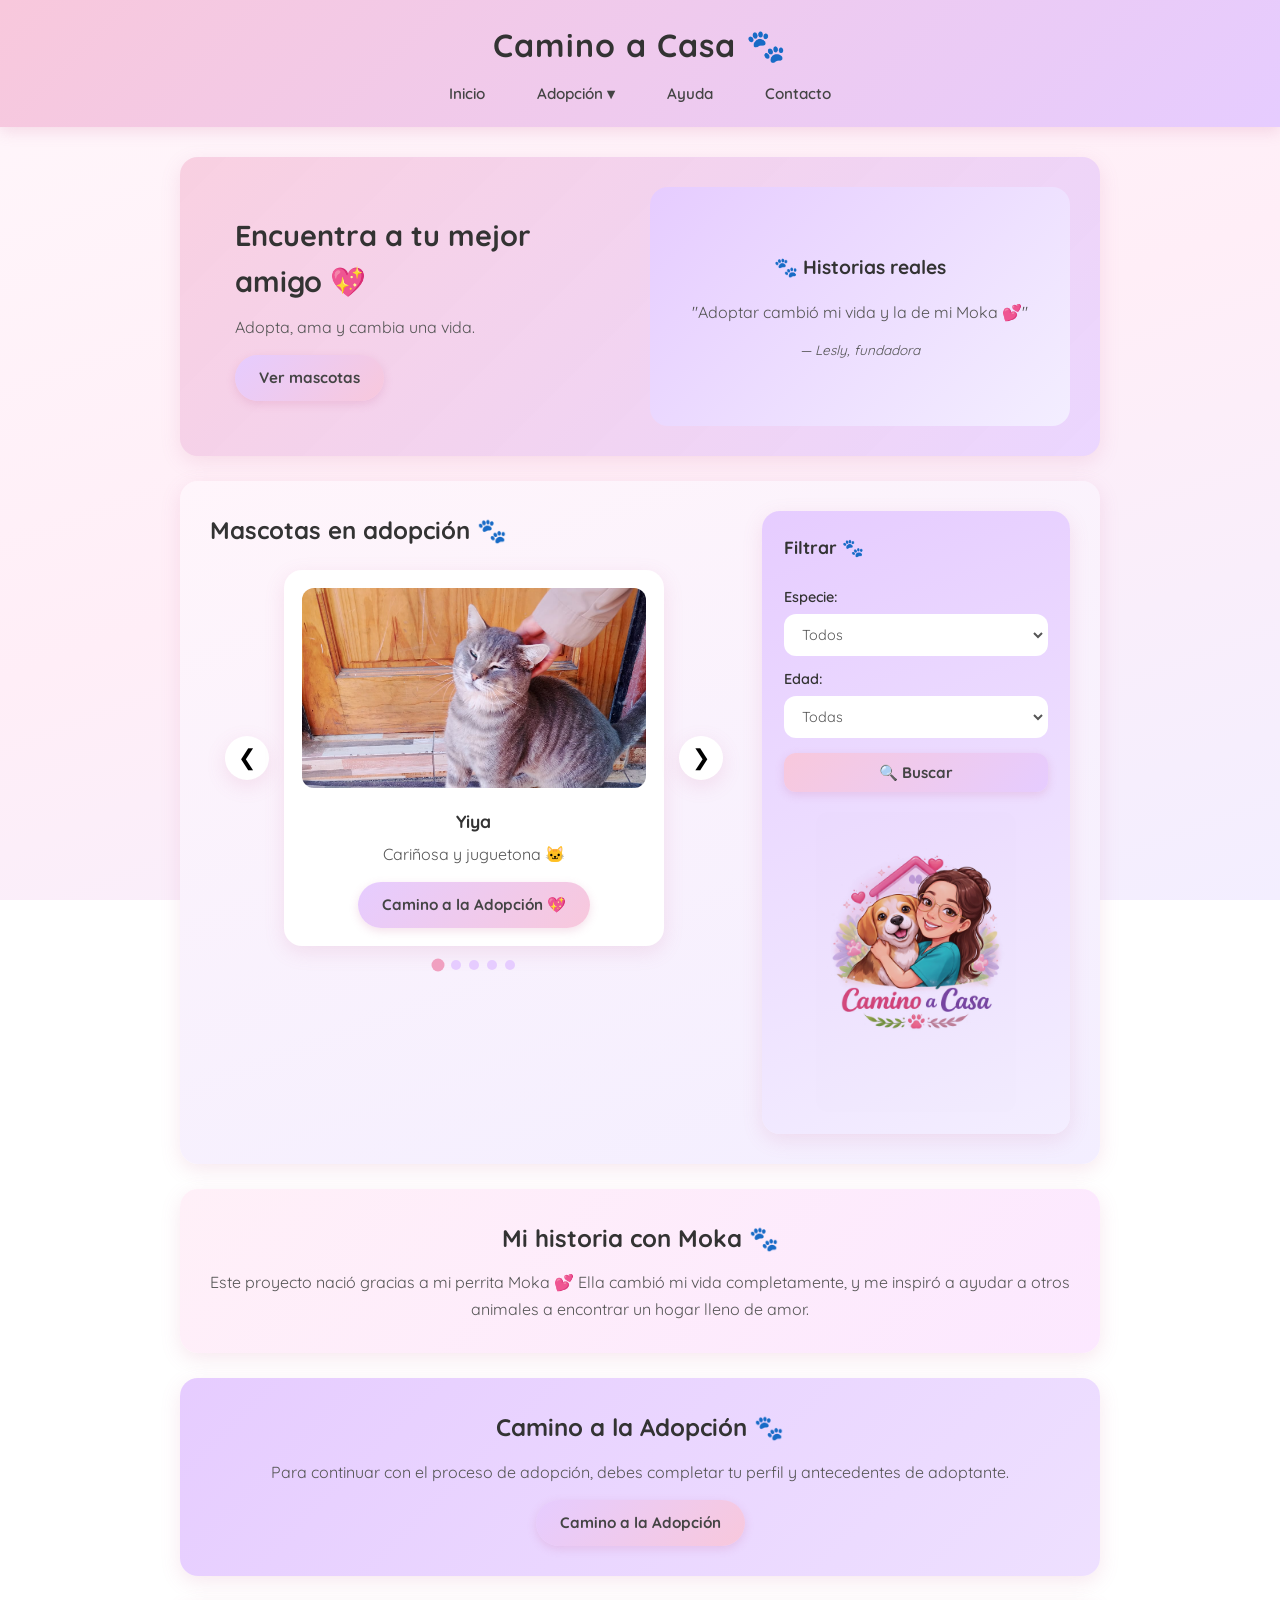
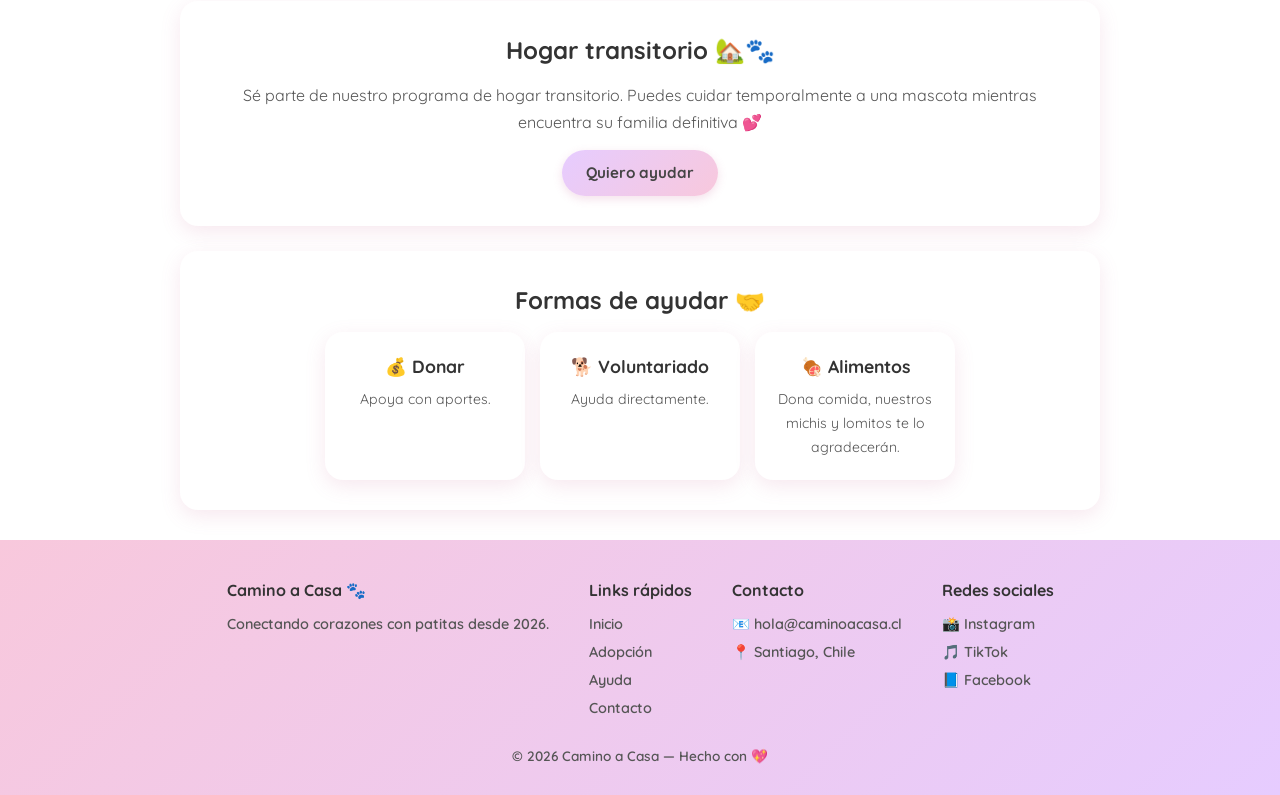
==== commit f5c21621: "Actualización de index.html, style.css y incorporación de nuevas fotos" ====
--- a/index.html
+++ b/index.html
@@ -57,7 +57,8 @@
             <img id="imagen" alt="Mascota en adopción">
             <h3 id="nombre"></h3>
             <p id="descripcion"></p>
-            <a href="#" class="btn">Adoptar 💖</a>
+            <a href="adoptantes/index.html" class="btn">Camino a la Adopción 💖</a>
+
           </div>
           <button onclick="siguiente()" class="flecha">❯</button>
         </div>
@@ -96,12 +97,13 @@
     </p>
   </section>
 
-  <!-- CLUB -->
+  <!-- Formulario de adopcion-->
   <section class="club">
-    <h2>Club Antiestrés 🐶💆‍♀️</h2>
-    <p>Participa en sesiones con mascotas para reducir el estrés. Un espacio lleno de amor, calma y conexión.</p>
-    <a href="#" class="btn">Unirme</a>
-  </section>
+    <h2>Camino a la Adopción 🐾</h2>
+    <p>Para continuar con el proceso de adopción, debes completar tu perfil y antecedentes de adoptante.</p>
+    <a href="adoptantes/index.html" class="btn">Camino a la Adopción</a>
+  </section>
+
 
   <!-- HOGAR TRANSITORIO -->
   <section>
@@ -172,20 +174,30 @@
 <script>
 const mascotas = [
   {
-    img: "https://images.unsplash.com/photo-1518791841217-8f162f1e1131?w=400",
-    nombre: "Luna",
+    img: "img/Yiya.jpeg",
+    nombre: "Yiya",
     desc: "Cariñosa y juguetona 🐱"
   },
   {
-    img: "https://images.unsplash.com/photo-1548199973-03cce0bbc87b?w=400",
-    nombre: "Max y Pat",
-    desc: "Les encanta pasear 🐕"
-  },
-  {
-    img: "https://images.unsplash.com/photo-1517849845537-4d257902454a?w=400",
-    nombre: "Milo",
-    desc: "Tranquilo y regalón 🐶"
-  }
+    img: "img/Bigote.jpeg",
+    nombre: "Bigote",
+    desc: "Le gustan los mimos 🐱"
+  },
+  {
+    img: "img/Mico.jpeg",
+    nombre: "Mico",
+    desc: "Asustadizo...necesita mucho amor🐕"
+  },
+  {
+    img: "img/4_mosqueteros.jpeg",
+    nombre: "4 mosqueteros",
+    desc: "Hermanos valientes 🐱"
+  },
+  {
+    img: "img/Vigilante.jpeg",
+    nombre: "Vigilante",
+    desc: "Cuidador innato 🐱"
+  },
 ];
 
 let index = 0;
@@ -260,7 +272,14 @@
 
 crearPuntos();
 mostrarMascota(false);
+
+
+
+
+
 </script>
+
 
 </body>
 </html>
+
--- a/style.css
+++ b/style.css
@@ -682,4 +682,34 @@
 
 #imagen, #nombre, #descripcion {
   transition: opacity 0.3s ease;
-}+}
+
+
+
+.modal {
+  display: none; /* oculto por defecto */
+  position: fixed;
+  z-index: 1000;
+  left: 0;
+  top: 0;
+  width: 100%;
+  height: 100%;
+  background-color: rgba(0,0,0,0.8);
+}
+
+.modal-contenido {
+  display: block;
+  margin: auto;
+  max-width: 90%;
+  max-height: 90%;
+  border-radius: 8px;
+}
+
+#cerrar {
+  position: absolute;
+  top: 20px;
+  right: 40px;
+  font-size: 40px;
+  color: white;
+  cursor: pointer;
+}
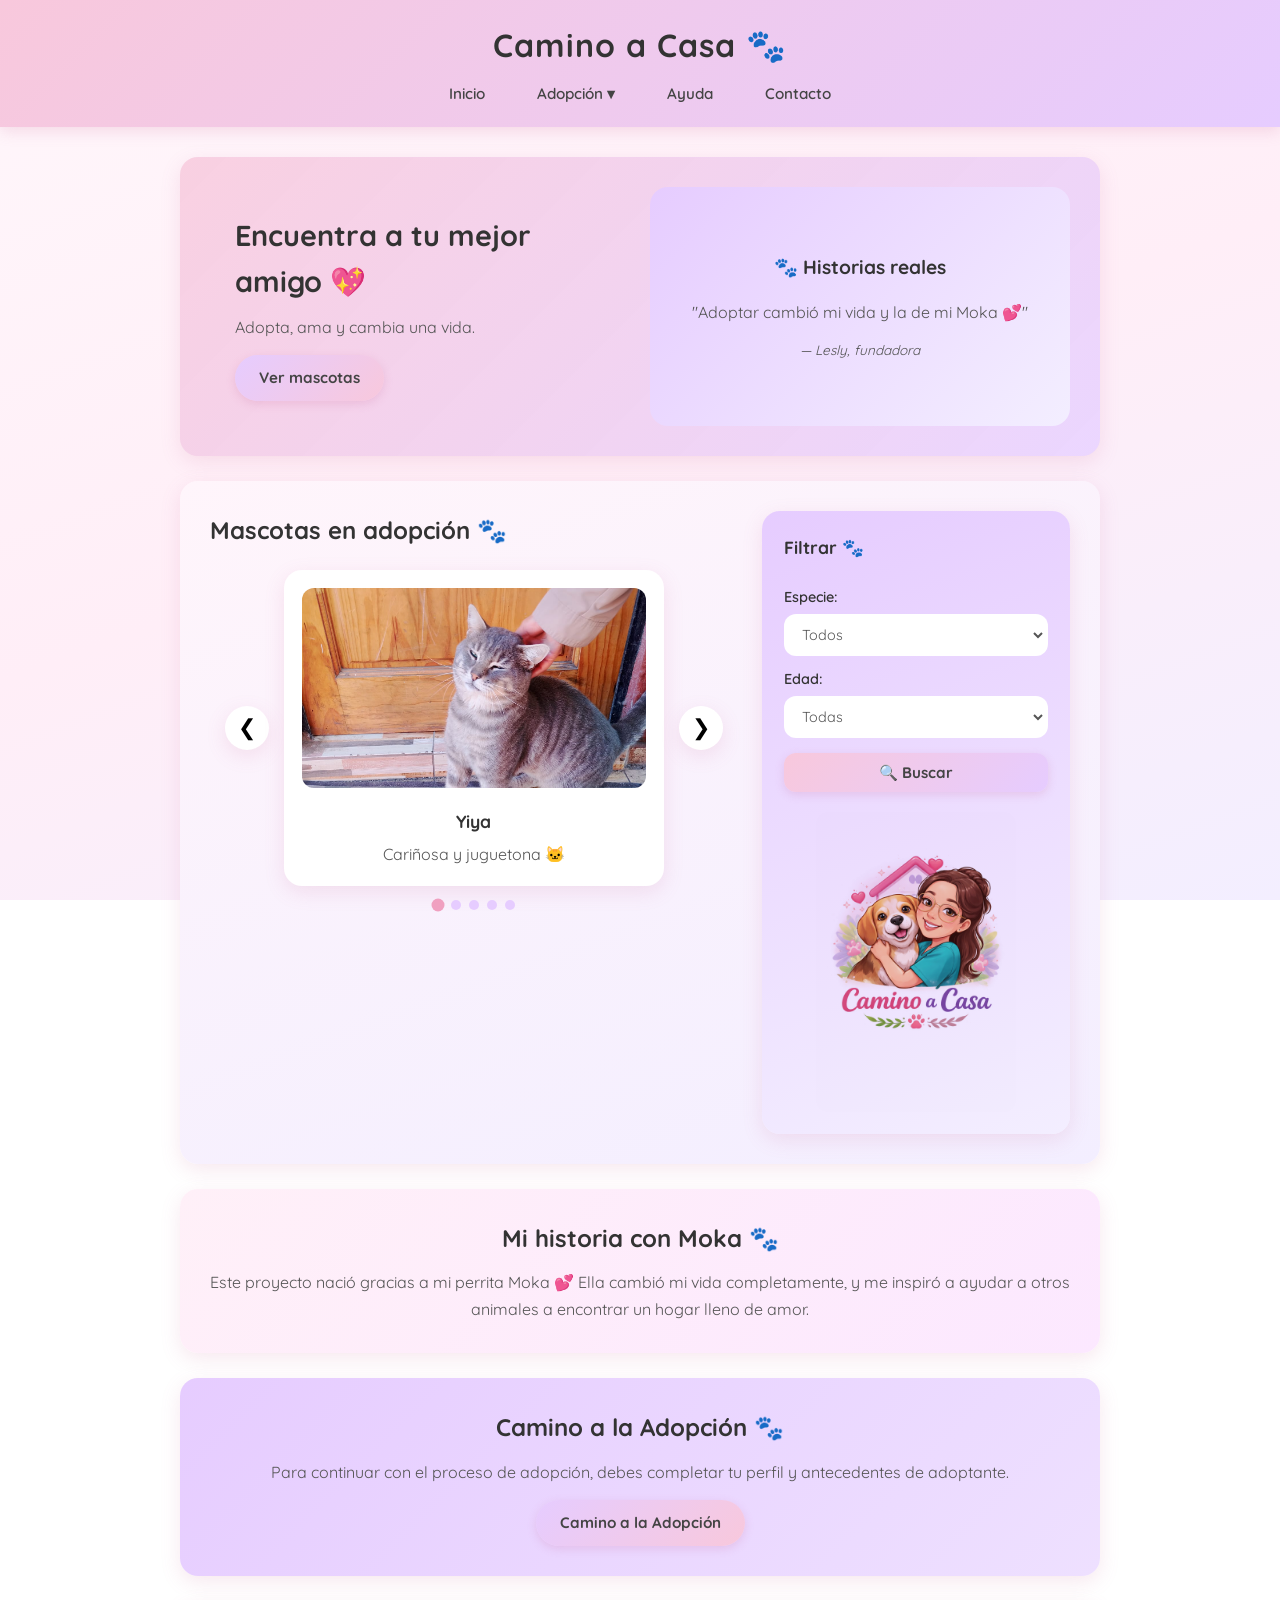
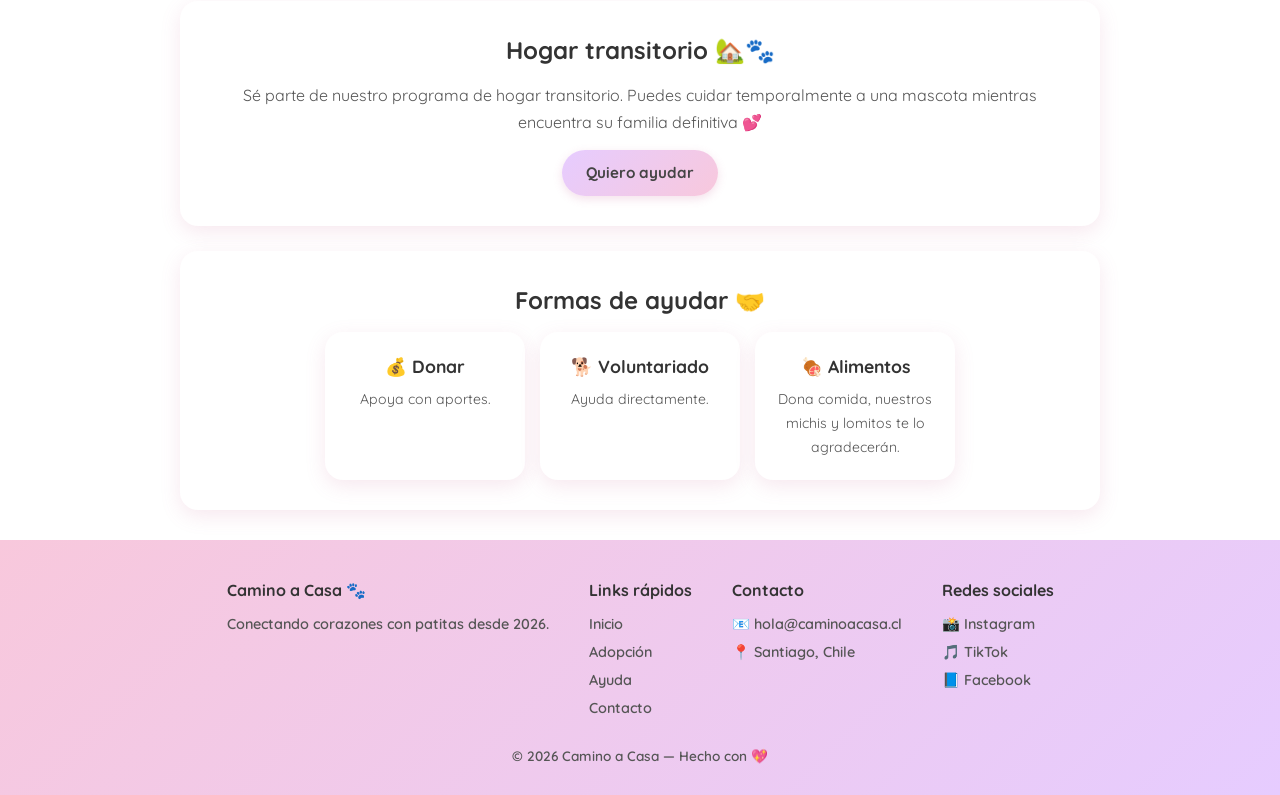
==== commit 92937b2b: "Cambios finales de camino a la adopcion" ====
--- a/index.html
+++ b/index.html
@@ -57,8 +57,6 @@
             <img id="imagen" alt="Mascota en adopción">
             <h3 id="nombre"></h3>
             <p id="descripcion"></p>
-            <a href="adoptantes/index.html" class="btn">Camino a la Adopción 💖</a>
-
           </div>
           <button onclick="siguiente()" class="flecha">❯</button>
         </div>
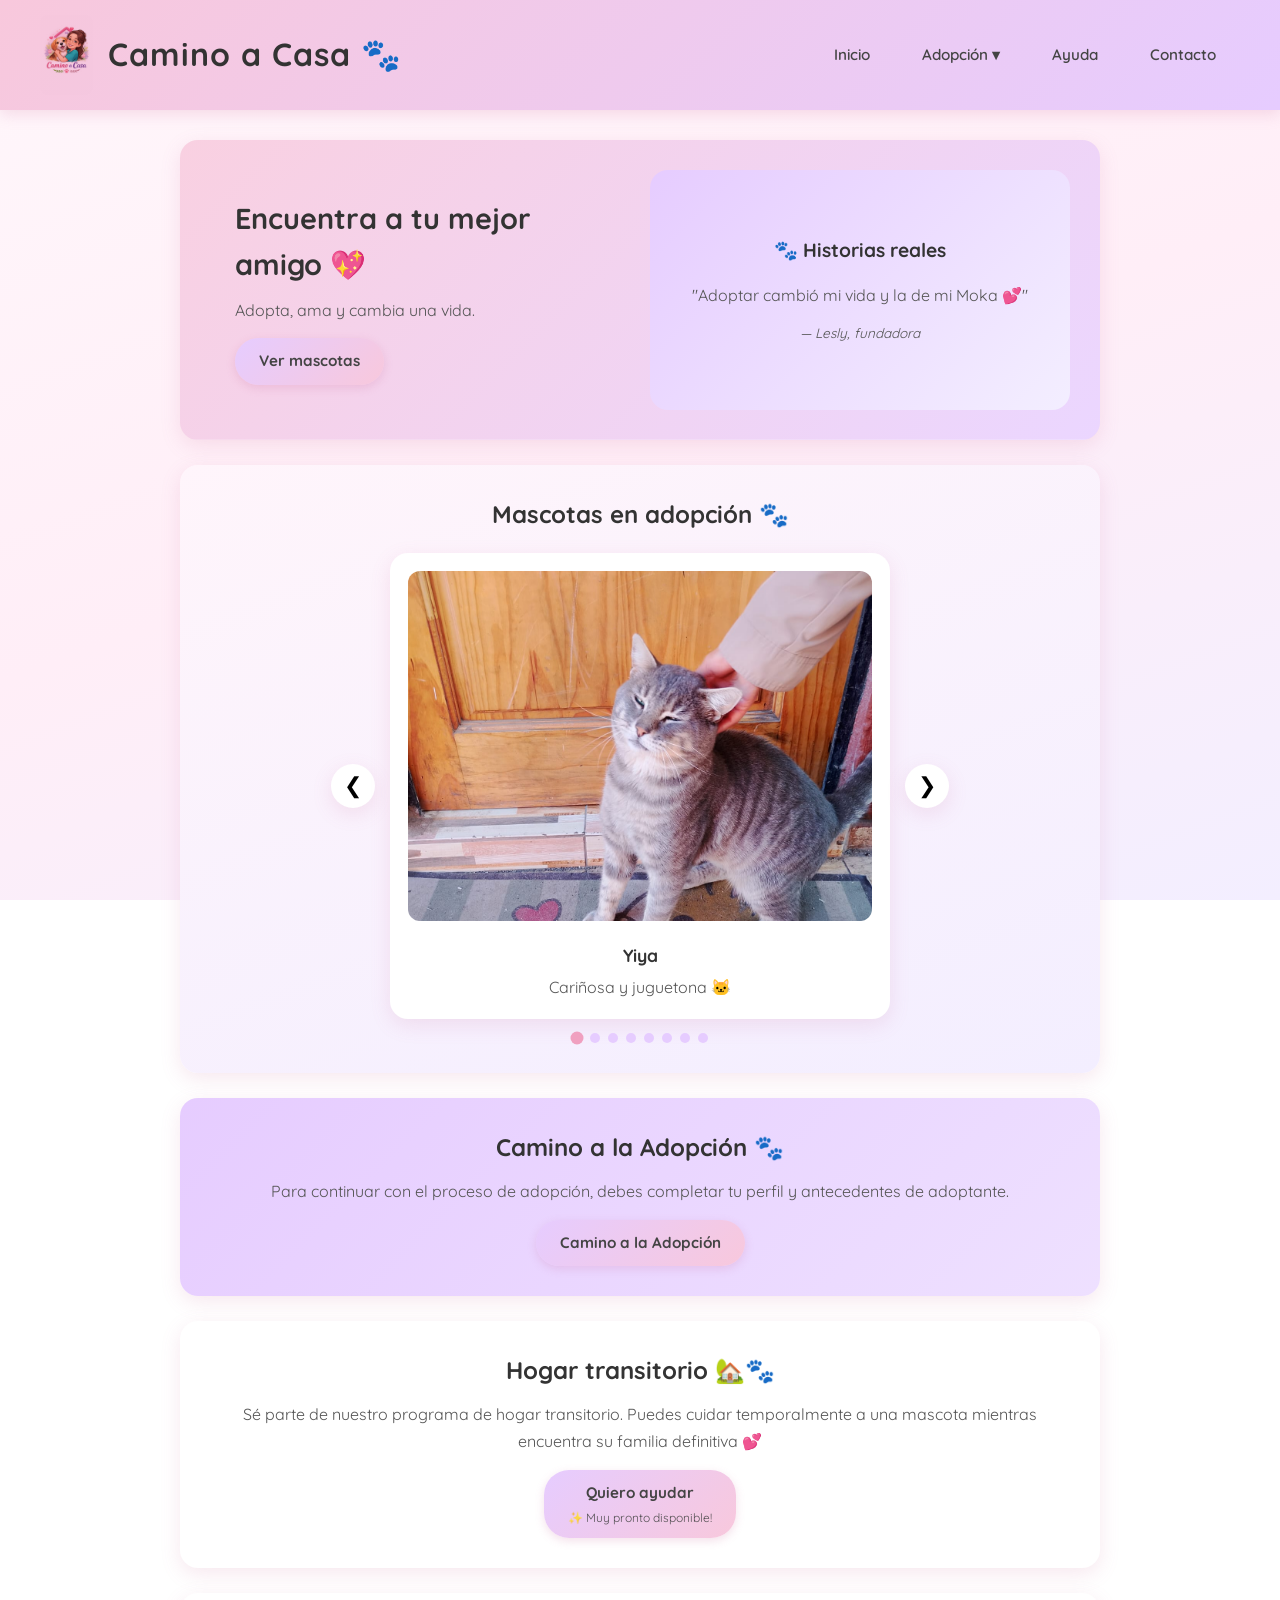
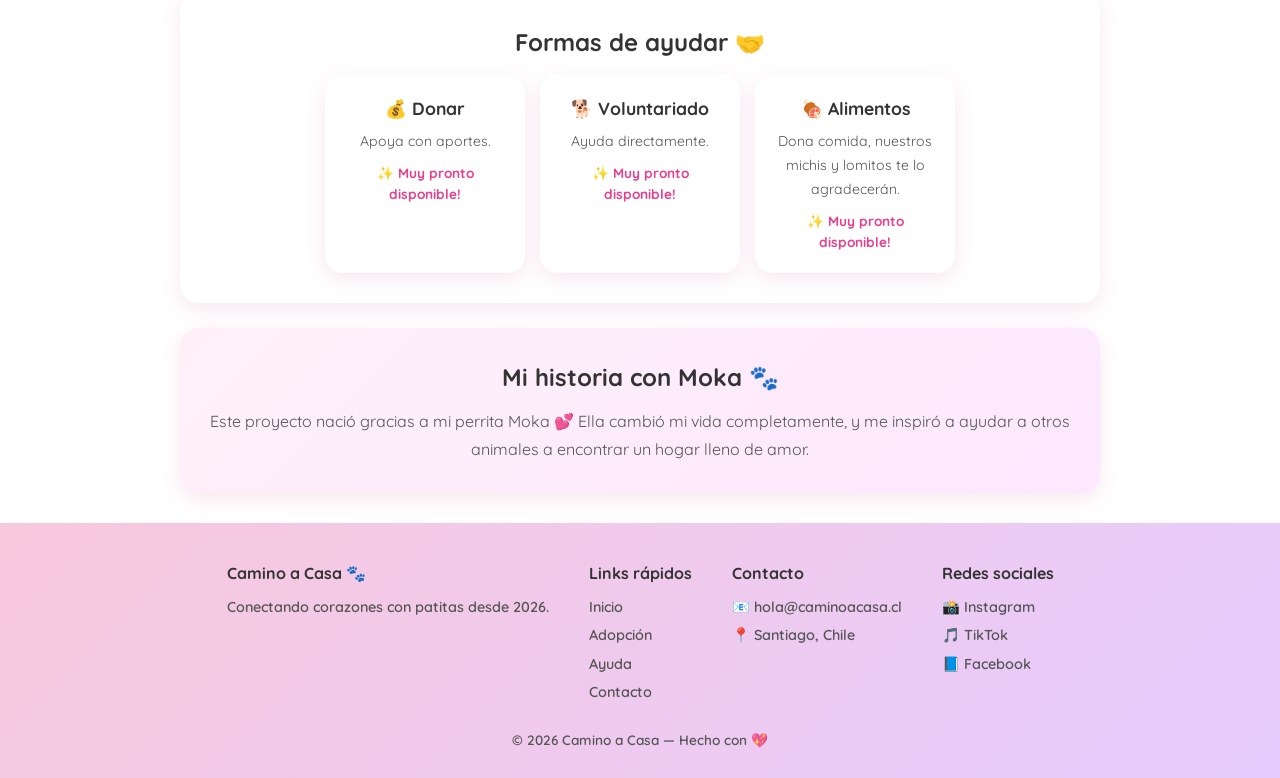
==== commit b17006fa: "Actualizo index, main.js y agrego chile.js" ====
--- a/index.html
+++ b/index.html
@@ -1,6 +1,7 @@
 <!-- Página desarrollada con apoyo de IA (ChatGPT y Claude) para estructura y estilos -->
 <!DOCTYPE html>
 <html lang="es">
+
 <head>
   <meta charset="UTF-8">
   <meta name="viewport" content="width=device-width, initial-scale=1.0">
@@ -11,273 +12,292 @@
 
 <body>
 
-<header>
-  <h1>Camino a Casa 🐾</h1>
-  <nav>
-    <ul>
-      <li><a href="#">Inicio</a></li>
-      <li>
-        <a href="#">Adopción ▾</a>
-        <ul>
-          <li><a href="#">🐕 Perros</a></li>
-          <li><a href="#">🐱 Gatos</a></li>
-        </ul>
-      </li>
-      <li><a href="#">Ayuda</a></li>
-      <li><a href="#">Contacto</a></li>
-    </ul>
-  </nav>
-</header>
-
-<main>
-
-  <!-- HERO -->
-  <section class="hero">
-    <div class="hero-texto">
-      <h2>Encuentra a tu mejor amigo 💖</h2>
-      <p>Adopta, ama y cambia una vida.</p>
-      <a href="#adopcion" class="btn">Ver mascotas</a>
+  <header style="display: flex; justify-content: space-between; align-items: center; padding: 15px 40px;">
+    <div class="brand" style="display: flex; align-items: center; gap: 15px;">
+      <img src="img/logo.png" alt="Logo Camino a Casa" style="height: 80px; border-radius: 8px; mix-blend-mode: multiply;">
+      <h1 style="margin: 0; font-size: 2rem;">Camino a Casa 🐾</h1>
     </div>
-    <div class="hero-extra">
-      <h3>🐾 Historias reales</h3>
-      <p>"Adoptar cambió mi vida y la de mi Moka 💕"</p>
-      <p class="firma">— Lesly, fundadora</p>
+    <nav>
+      <ul>
+        <li><a href="#">Inicio</a></li>
+        <li>
+          <a href="#">Adopción ▾</a>
+          <ul>
+            <li><a href="#">🐕 Perros</a></li>
+            <li><a href="#">🐱 Gatos</a></li>
+          </ul>
+        </li>
+        <li><a href="#">Ayuda</a></li>
+        <li><a href="#">Contacto</a></li>
+      </ul>
+    </nav>
+  </header>
+
+  <main>
+
+    <!-- HERO -->
+    <section class="hero">
+      <div class="hero-texto">
+        <h2>Encuentra a tu mejor amigo 💖</h2>
+        <p>Adopta, ama y cambia una vida.</p>
+        <a href="#adopcion" class="btn">Ver mascotas</a>
+      </div>
+      <div class="hero-extra">
+        <h3>🐾 Historias reales</h3>
+        <p>"Adoptar cambió mi vida y la de mi Moka 💕"</p>
+        <p class="firma">— Lesly, fundadora</p>
+      </div>
+    </section>
+
+    <!-- ADOPCIÓN -->
+    <section id="adopcion" class="seccion-adopcion">
+      <div class="adopcion">
+
+        <div class="adopcion-galeria" style="width: 100%;">
+          <h2 style="text-align: center; width: 100%; margin-bottom: 20px;">Mascotas en adopción 🐾</h2>
+          <div class="galeria">
+            <button onclick="anterior()" class="flecha">❮</button>
+            <div class="card-mascota" style="max-width: 500px;">
+              <img id="imagen" alt="Mascota en adopción" style="height: 350px;">
+              <h3 id="nombre"></h3>
+              <p id="descripcion"></p>
+            </div>
+            <button onclick="siguiente()" class="flecha">❯</button>
+          </div>
+          <div id="puntos" class="puntos"></div>
+        </div>
+
+      </div>
+    </section>
+
+    <!-- Formulario de adopcion-->
+    <section class="club">
+      <h2>Camino a la Adopción 🐾</h2>
+      <p>Para continuar con el proceso de adopción, debes completar tu perfil y antecedentes de adoptante.</p>
+      <a href="adoptantes/index.html" class="btn">Camino a la Adopción</a>
+    </section>
+
+
+    <!-- HOGAR TRANSITORIO -->
+    <section>
+      <h2>Hogar transitorio 🏡🐾</h2>
+      <p>Sé parte de nuestro programa de hogar transitorio. Puedes cuidar temporalmente a una mascota mientras encuentra
+        su familia definitiva 💕</p>
+      <a href="#" class="btn" onclick="event.preventDefault()" style="display: inline-block;">
+        Quiero ayudar
+        <span style="display: block; font-size: 0.75rem; font-weight: normal; margin-top: 0.2rem; opacity: 0.9;">✨ Muy
+          pronto disponible!</span>
+      </a>
+    </section>
+
+    <!-- AYUDA -->
+    <section>
+      <h2>Formas de ayudar 🤝</h2>
+      <div class="cards">
+        <article class="card-ayuda">
+          <a href="#" class="card-link" onclick="event.preventDefault()">
+            <h3>💰 Donar</h3>
+            <p>Apoya con aportes.</p>
+            <span style="display:block; font-size: 0.85rem; font-weight: bold; color: #e83e8c; margin-top: 0.5rem;">✨
+              Muy pronto disponible!</span>
+          </a>
+        </article>
+        <article class="card-ayuda">
+          <a href="#" class="card-link" onclick="event.preventDefault()">
+            <h3>🐕 Voluntariado</h3>
+            <p>Ayuda directamente.</p>
+            <span style="display:block; font-size: 0.85rem; font-weight: bold; color: #e83e8c; margin-top: 0.5rem;">✨
+              Muy pronto disponible!</span>
+          </a>
+        </article>
+        <article class="card-ayuda">
+          <a href="#" class="card-link" onclick="event.preventDefault()">
+            <h3>🍖 Alimentos</h3>
+            <p>Dona comida, nuestros michis y lomitos te lo agradecerán.</p>
+            <span style="display:block; font-size: 0.85rem; font-weight: bold; color: #e83e8c; margin-top: 0.5rem;">✨
+              Muy pronto disponible!</span>
+          </a>
+        </article>
+      </div>
+    </section>
+
+    <!-- HISTORIA -->
+    <section class="historia">
+      <h2>Mi historia con Moka 🐾</h2>
+      <p>
+        Este proyecto nació gracias a mi perrita Moka 💕
+        Ella cambió mi vida completamente, y me inspiró a ayudar a otros animales
+        a encontrar un hogar lleno de amor.
+      </p>
+    </section>
+
+  </main>
+
+  <footer>
+    <div class="footer-contenido">
+      <div class="footer-seccion">
+        <h4>Camino a Casa 🐾</h4>
+        <p>Conectando corazones con patitas desde 2026.</p>
+      </div>
+
+      <div class="footer-seccion">
+        <h4>Links rápidos</h4>
+        <a href="#">Inicio</a>
+        <a href="#">Adopción</a>
+        <a href="#">Ayuda</a>
+        <a href="#">Contacto</a>
+      </div>
+
+      <div class="footer-seccion">
+        <h4>Contacto</h4>
+        <p>📧 hola@caminoacasa.cl</p>
+        <p>📍 Santiago, Chile</p>
+      </div>
+
+      <div class="footer-seccion">
+        <h4>Redes sociales</h4>
+        <a href="#">📸 Instagram</a>
+        <a href="#">🎵 TikTok</a>
+        <a href="#">📘 Facebook</a>
+      </div>
     </div>
-  </section>
-
-  <!-- ADOPCIÓN -->
-  <section id="adopcion" class="seccion-adopcion">
-    <div class="adopcion">
-
-      <div class="adopcion-galeria">
-        <h2>Mascotas en adopción 🐾</h2>
-        <div class="galeria">
-          <button onclick="anterior()" class="flecha">❮</button>
-          <div class="card-mascota">
-            <img id="imagen" alt="Mascota en adopción">
-            <h3 id="nombre"></h3>
-            <p id="descripcion"></p>
-          </div>
-          <button onclick="siguiente()" class="flecha">❯</button>
-        </div>
-        <div id="puntos" class="puntos"></div>
-      </div>
-
-      <div class="filtros">
-        <h3>Filtrar 🐾</h3>
-        <label>Especie:</label>
-        <select id="filtro-especie">
-          <option>Todos</option>
-          <option>Perros</option>
-          <option>Gatos</option>
-        </select>
-        <label>Edad:</label>
-        <select id="filtro-edad">
-          <option>Todas</option>
-          <option>Cachorros</option>
-          <option>Adultos</option>
-          <option>Senior</option>
-        </select>
-        <button class="btn-buscar" onclick="filtrarMascotas()">🔍 Buscar</button>
-        <img src="img/logo.png" class="logo-filtro" alt="Logo Camino a Casa">
-      </div>
-
-    </div>
-  </section>
-
-  <!-- HISTORIA -->
-  <section class="historia">
-    <h2>Mi historia con Moka 🐾</h2>
-    <p>
-      Este proyecto nació gracias a mi perrita Moka 💕
-      Ella cambió mi vida completamente, y me inspiró a ayudar a otros animales
-      a encontrar un hogar lleno de amor.
-    </p>
-  </section>
-
-  <!-- Formulario de adopcion-->
-  <section class="club">
-    <h2>Camino a la Adopción 🐾</h2>
-    <p>Para continuar con el proceso de adopción, debes completar tu perfil y antecedentes de adoptante.</p>
-    <a href="adoptantes/index.html" class="btn">Camino a la Adopción</a>
-  </section>
-
-
-  <!-- HOGAR TRANSITORIO -->
-  <section>
-    <h2>Hogar transitorio 🏡🐾</h2>
-    <p>Sé parte de nuestro programa de hogar transitorio. Puedes cuidar temporalmente a una mascota mientras encuentra su familia definitiva 💕</p>
-    <a href="#" class="btn">Quiero ayudar</a>
-  </section>
-
-  <!-- AYUDA -->
-  <section>
-    <h2>Formas de ayudar 🤝</h2>
-    <div class="cards">
-      <article class="card-ayuda">
-        <a href="#" class="card-link">
-          <h3>💰 Donar</h3>
-          <p>Apoya con aportes.</p>
-        </a>
-      </article>
-      <article class="card-ayuda">
-        <a href="#" class="card-link">
-          <h3>🐕 Voluntariado</h3>
-          <p>Ayuda directamente.</p>
-        </a>
-      </article>
-      <article class="card-ayuda">
-        <a href="#" class="card-link">
-          <h3>🍖 Alimentos</h3>
-          <p>Dona comida, nuestros michis y lomitos te lo agradecerán.</p>
-        </a>
-      </article>
-    </div>
-  </section>
-
-</main>
-
-<footer>
-  <div class="footer-contenido">
-    <div class="footer-seccion">
-      <h4>Camino a Casa 🐾</h4>
-      <p>Conectando corazones con patitas desde 2026.</p>
-    </div>
-
-    <div class="footer-seccion">
-      <h4>Links rápidos</h4>
-      <a href="#">Inicio</a>
-      <a href="#">Adopción</a>
-      <a href="#">Ayuda</a>
-      <a href="#">Contacto</a>
-    </div>
-
-    <div class="footer-seccion">
-      <h4>Contacto</h4>
-      <p>📧 hola@caminoacasa.cl</p>
-      <p>📍 Santiago, Chile</p>
-    </div>
-
-    <div class="footer-seccion">
-      <h4>Redes sociales</h4>
-      <a href="#">📸 Instagram</a>
-      <a href="#">🎵 TikTok</a>
-      <a href="#">📘 Facebook</a>
-    </div>
-  </div>
-
-  <p class="footer-copy">© 2026 Camino a Casa — Hecho con 💖</p>
-</footer>
-
-<script>
-const mascotas = [
-  {
-    img: "img/Yiya.jpeg",
-    nombre: "Yiya",
-    desc: "Cariñosa y juguetona 🐱"
-  },
-  {
-    img: "img/Bigote.jpeg",
-    nombre: "Bigote",
-    desc: "Le gustan los mimos 🐱"
-  },
-  {
-    img: "img/Mico.jpeg",
-    nombre: "Mico",
-    desc: "Asustadizo...necesita mucho amor🐕"
-  },
-  {
-    img: "img/4_mosqueteros.jpeg",
-    nombre: "4 mosqueteros",
-    desc: "Hermanos valientes 🐱"
-  },
-  {
-    img: "img/Vigilante.jpeg",
-    nombre: "Vigilante",
-    desc: "Cuidador innato 🐱"
-  },
-];
-
-let index = 0;
-let autoAvance = setInterval(siguiente, 4000);
-
-function mostrarMascota(animacion = true) {
-  const imagen = document.getElementById("imagen");
-  const nombre = document.getElementById("nombre");
-  const descripcion = document.getElementById("descripcion");
-
-  if (animacion) {
-    imagen.style.opacity = "0";
-    nombre.style.opacity = "0";
-    descripcion.style.opacity = "0";
-
-    setTimeout(() => {
-      imagen.src = mascotas[index].img;
-      nombre.textContent = mascotas[index].nombre;
-      descripcion.textContent = mascotas[index].desc;
-
-      imagen.style.opacity = "1";
-      nombre.style.opacity = "1";
-      descripcion.style.opacity = "1";
-    }, 300);
-  } else {
-    imagen.src = mascotas[index].img;
-    nombre.textContent = mascotas[index].nombre;
-    descripcion.textContent = mascotas[index].desc;
-  }
-
-  actualizarPuntos();
-}
-
-function siguiente() {
-  index = (index + 1) % mascotas.length;
-  mostrarMascota();
-}
-
-function anterior() {
-  index = (index - 1 + mascotas.length) % mascotas.length;
-  mostrarMascota();
-}
-
-function irA(i) {
-  index = i;
-  reiniciarAutoAvance();
-  mostrarMascota();
-}
-
-function reiniciarAutoAvance() {
-  clearInterval(autoAvance);
-  autoAvance = setInterval(siguiente, 4000);
-}
-
-function actualizarPuntos() {
-  const puntos = document.querySelectorAll(".punto");
-  puntos.forEach((p, i) => {
-    p.classList.toggle("activo", i === index);
-  });
-}
-
-function crearPuntos() {
-  const contenedor = document.getElementById("puntos");
-  mascotas.forEach((_, i) => {
-    const punto = document.createElement("span");
-    punto.classList.add("punto");
-    if (i === 0) punto.classList.add("activo");
-    punto.onclick = () => irA(i);
-    contenedor.appendChild(punto);
-  });
-}
-
-crearPuntos();
-mostrarMascota(false);
-
-
-
-
-
-</script>
+
+    <p class="footer-copy">© 2026 Camino a Casa — Hecho con 💖</p>
+  </footer>
+
+  <script>
+    const mascotas = [
+      {
+        img: "img/Yiya.jpeg",
+        nombre: "Yiya",
+        desc: "Cariñosa y juguetona 🐱"
+      },
+      {
+        img: "img/Bigote.jpeg",
+        nombre: "Bigote",
+        desc: "Le gustan los mimos 🐱"
+      },
+      {
+        img: "img/Mico.jpeg",
+        nombre: "Mico",
+        desc: "Asustadizo...necesita mucho amor🐕"
+      },
+      {
+        img: "img/4_mosqueteros.jpeg",
+        nombre: "4 mosqueteros",
+        desc: "Hermanos valientes 🐱"
+      },
+      {
+        img: "img/Vigilante.jpeg",
+        nombre: "Vigilante",
+        desc: "Cuidador innato 🐱"
+      },
+      {
+        img: "img/pantro.jpeg",
+        nombre: "Pantro",
+        desc: "Juguetón y cariñoso 🐱"
+
+      },
+      {
+        img: "img/Polo.jpeg",
+        nombre: "Polo",
+        desc: "Tranquilo y dormilón 🐕"
+      },
+      {
+        img: "img/Lana y Pluma.jpeg",
+        nombre: "Lana y Pluma",
+        desc: "Las mimadas de la casa 🐱"
+      },
+    ];
+
+    let index = 0;
+    let autoAvance = setInterval(siguiente, 4000);
+
+    function mostrarMascota(animacion = true) {
+      const imagen = document.getElementById("imagen");
+      const nombre = document.getElementById("nombre");
+      const descripcion = document.getElementById("descripcion");
+
+      const profiles = JSON.parse(localStorage.getItem("adopterProfiles") || "[]");
+      const adoptedPets = profiles
+        .filter(p => p.estado === "Aprobado" && p.mascotaSolicitada)
+        .map(p => p.mascotaSolicitada.name);
+
+      const isAdopted = adoptedPets.includes(mascotas[index].nombre);
+      const aviso = isAdopted ? '<br><span style="color: #e83e8c; font-weight: bold; display: block; margin-top: 10px;">🎉 ¡Ya llego a su feliz casa!</span>' : '';
+
+      if (animacion) {
+        imagen.style.opacity = "0";
+        nombre.style.opacity = "0";
+        descripcion.style.opacity = "0";
+
+        setTimeout(() => {
+          imagen.src = mascotas[index].img;
+          nombre.textContent = mascotas[index].nombre;
+          descripcion.innerHTML = mascotas[index].desc + aviso;
+
+          imagen.style.opacity = "1";
+          nombre.style.opacity = "1";
+          descripcion.style.opacity = "1";
+        }, 300);
+      } else {
+        imagen.src = mascotas[index].img;
+        nombre.textContent = mascotas[index].nombre;
+        descripcion.innerHTML = mascotas[index].desc + aviso;
+      }
+
+      actualizarPuntos();
+    }
+
+    function siguiente() {
+      index = (index + 1) % mascotas.length;
+      mostrarMascota();
+    }
+
+    function anterior() {
+      index = (index - 1 + mascotas.length) % mascotas.length;
+      mostrarMascota();
+    }
+
+    function irA(i) {
+      index = i;
+      reiniciarAutoAvance();
+      mostrarMascota();
+    }
+
+    function reiniciarAutoAvance() {
+      clearInterval(autoAvance);
+      autoAvance = setInterval(siguiente, 4000);
+    }
+
+    function actualizarPuntos() {
+      const puntos = document.querySelectorAll(".punto");
+      puntos.forEach((p, i) => {
+        p.classList.toggle("activo", i === index);
+      });
+    }
+
+    function crearPuntos() {
+      const contenedor = document.getElementById("puntos");
+      mascotas.forEach((_, i) => {
+        const punto = document.createElement("span");
+        punto.classList.add("punto");
+        if (i === 0) punto.classList.add("activo");
+        punto.onclick = () => irA(i);
+        contenedor.appendChild(punto);
+      });
+    }
+
+    crearPuntos();
+    mostrarMascota(false);
+
+
+
+
+
+  </script>
 
 
 </body>
-</html>
-
+
+</html>
